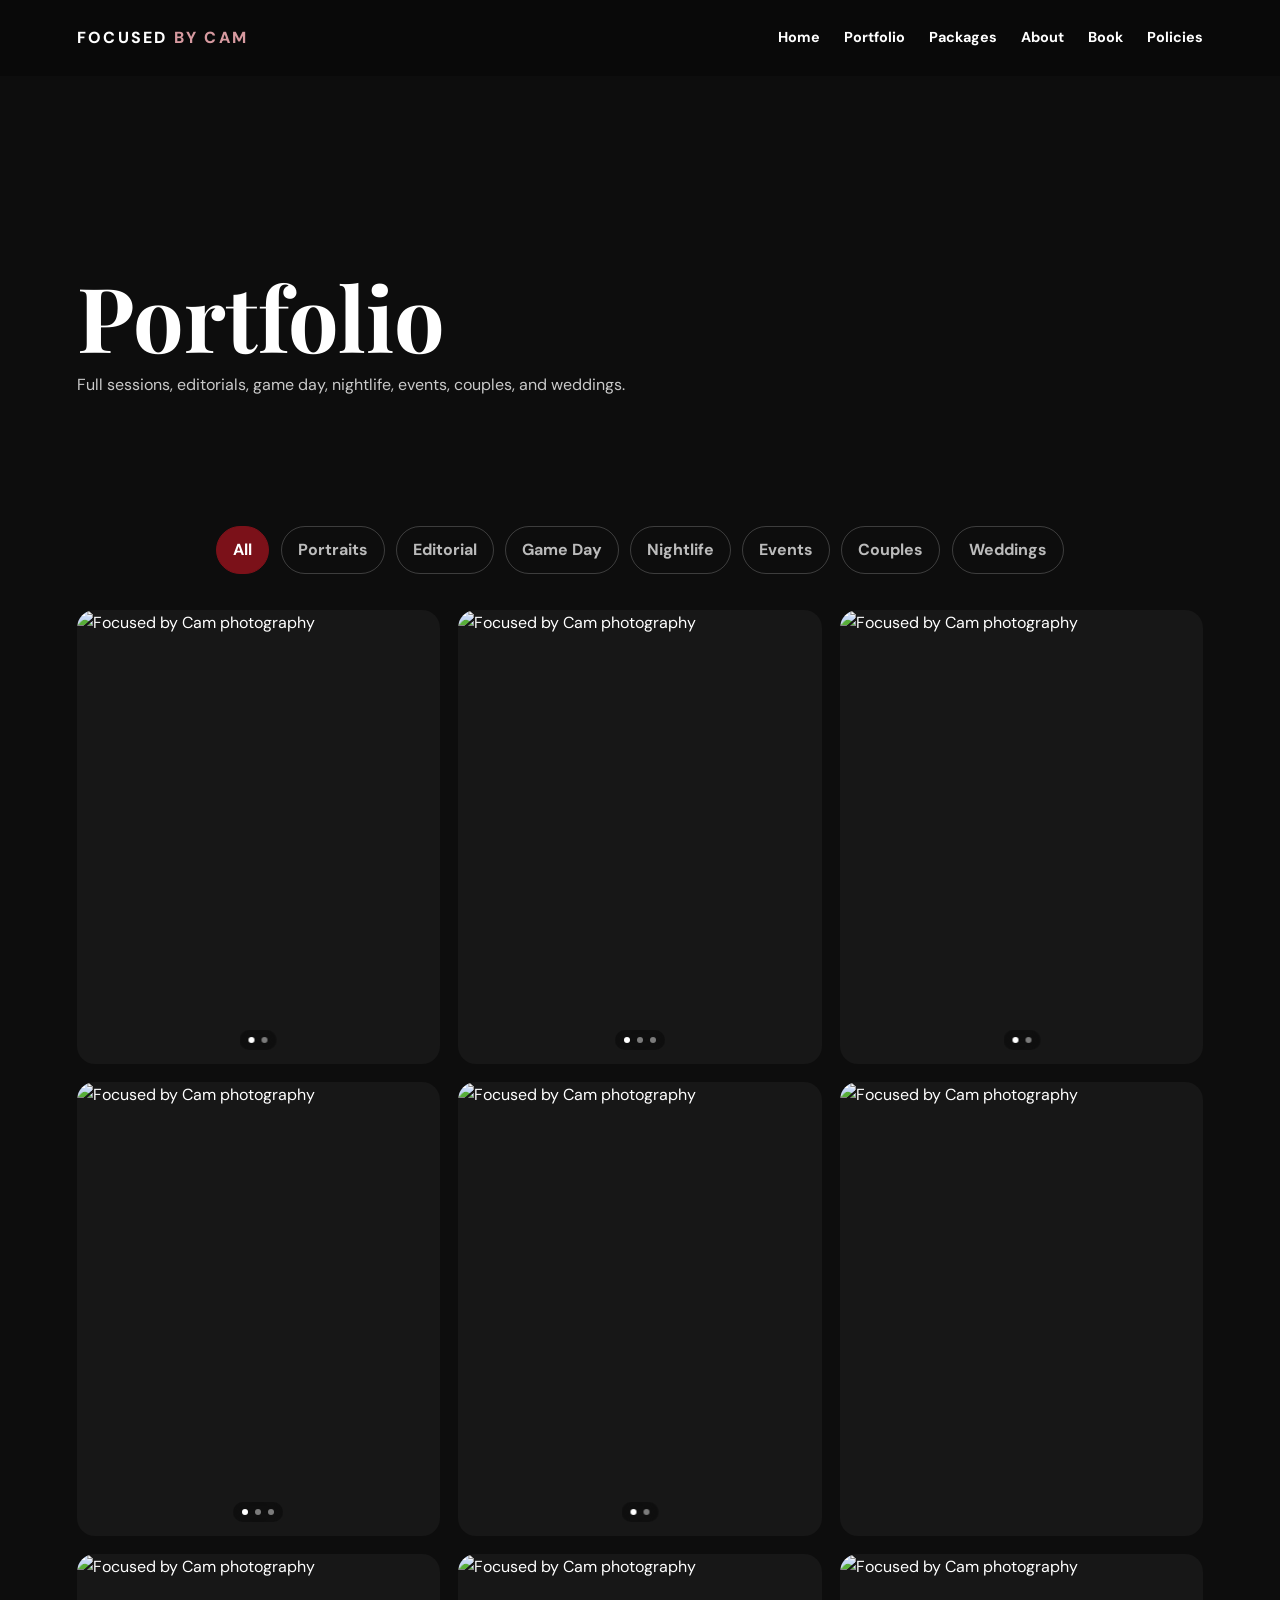
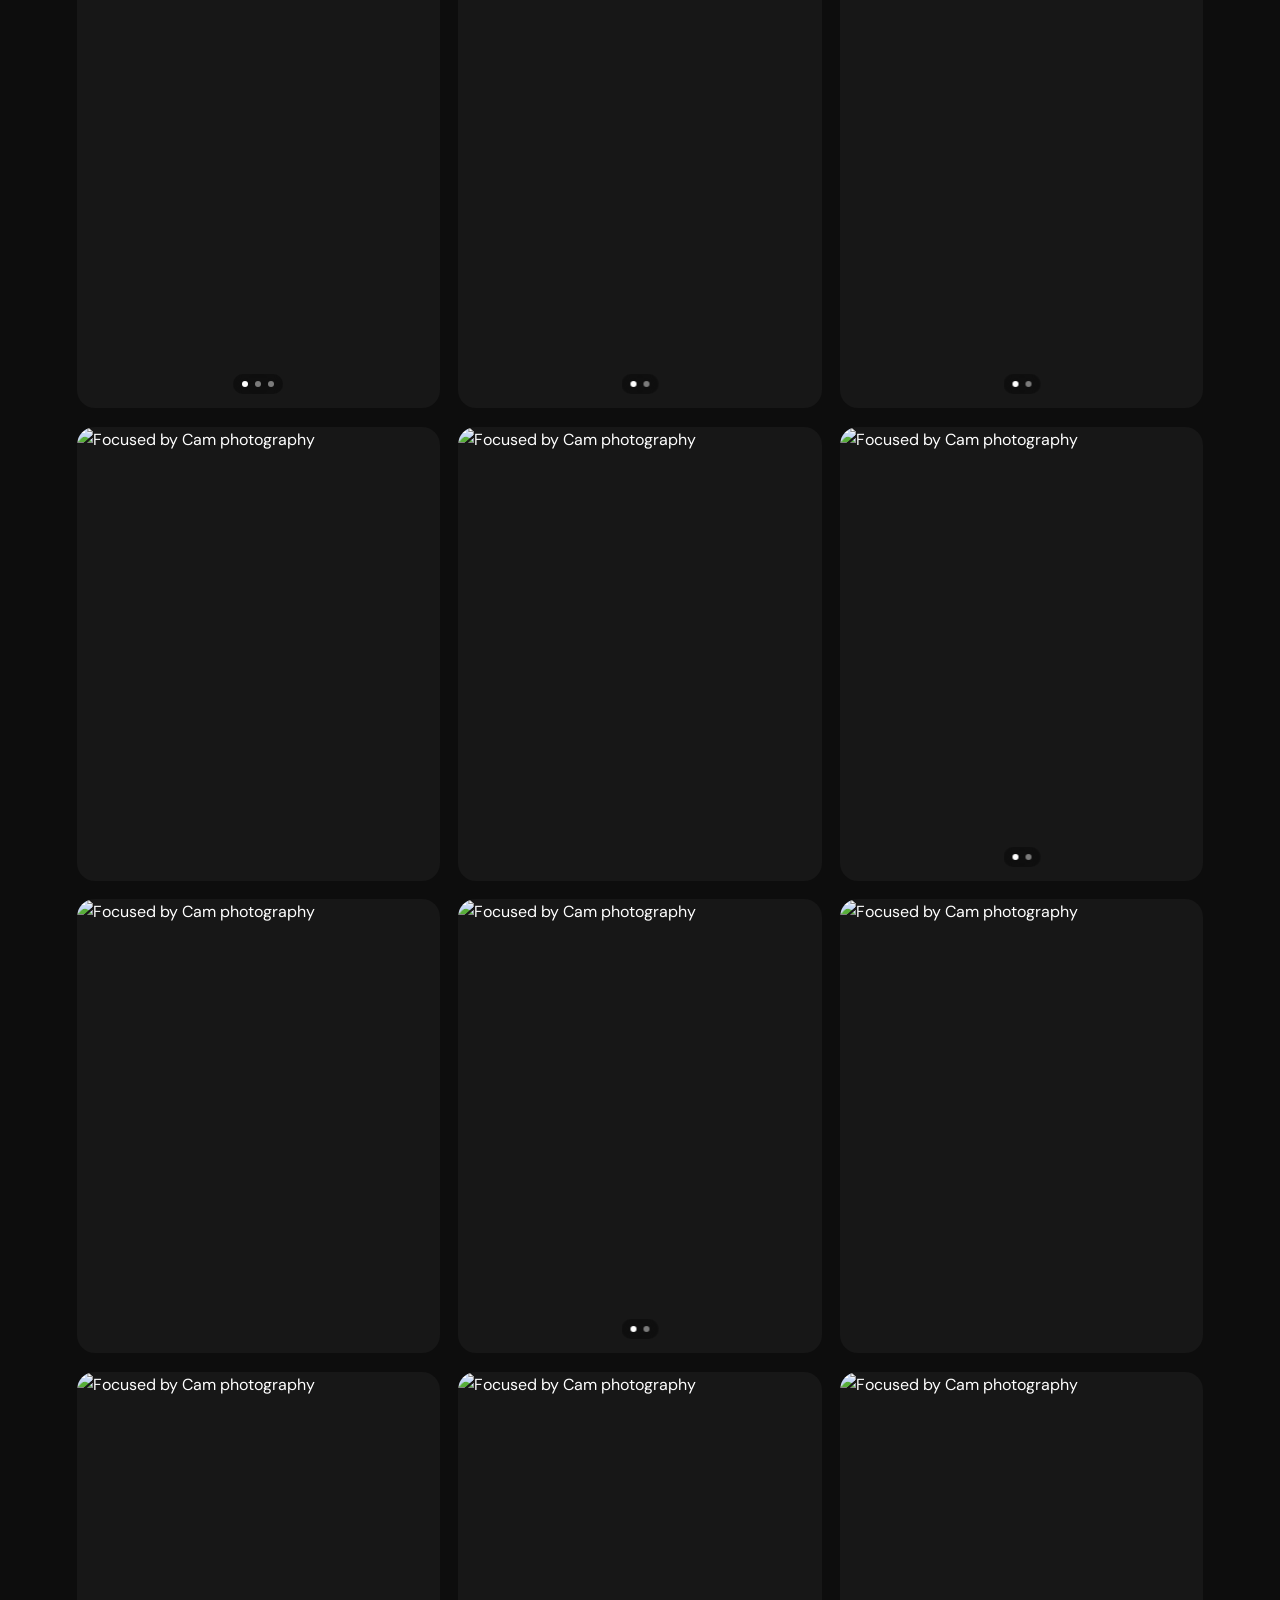
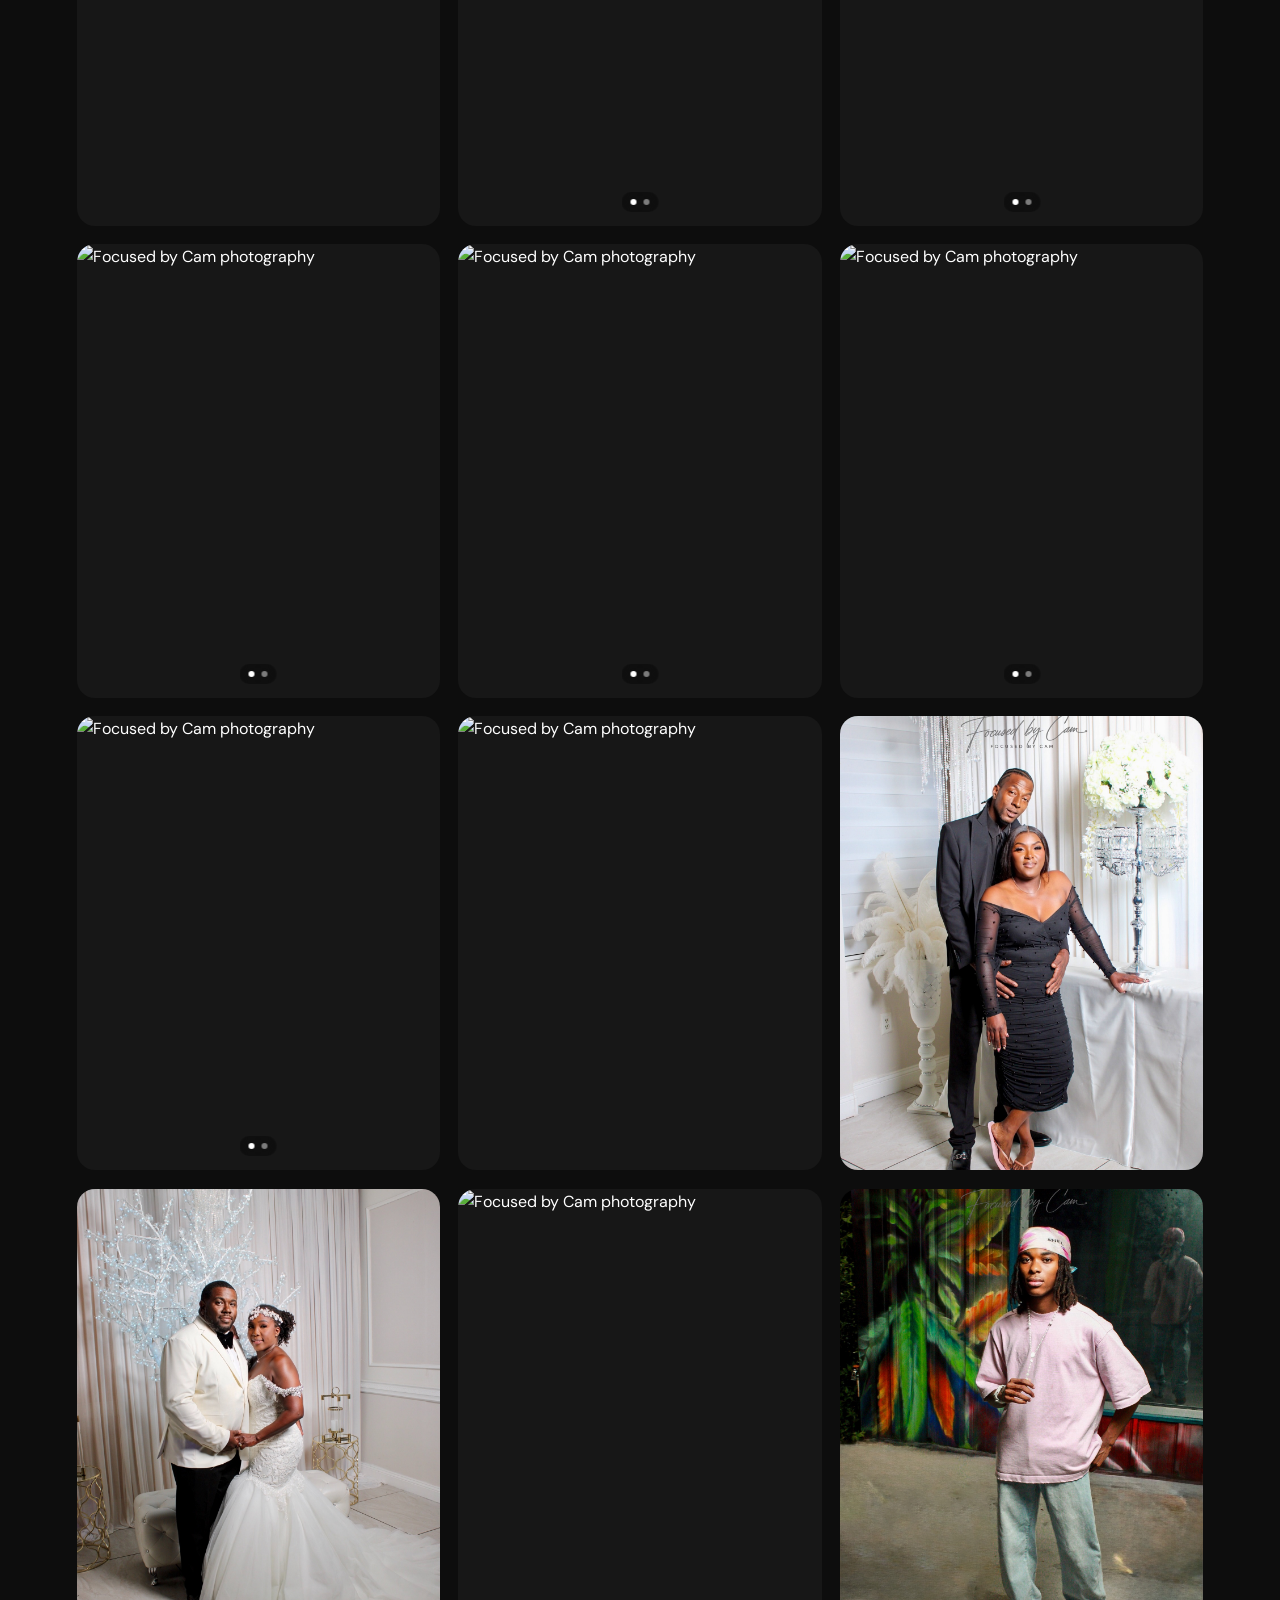
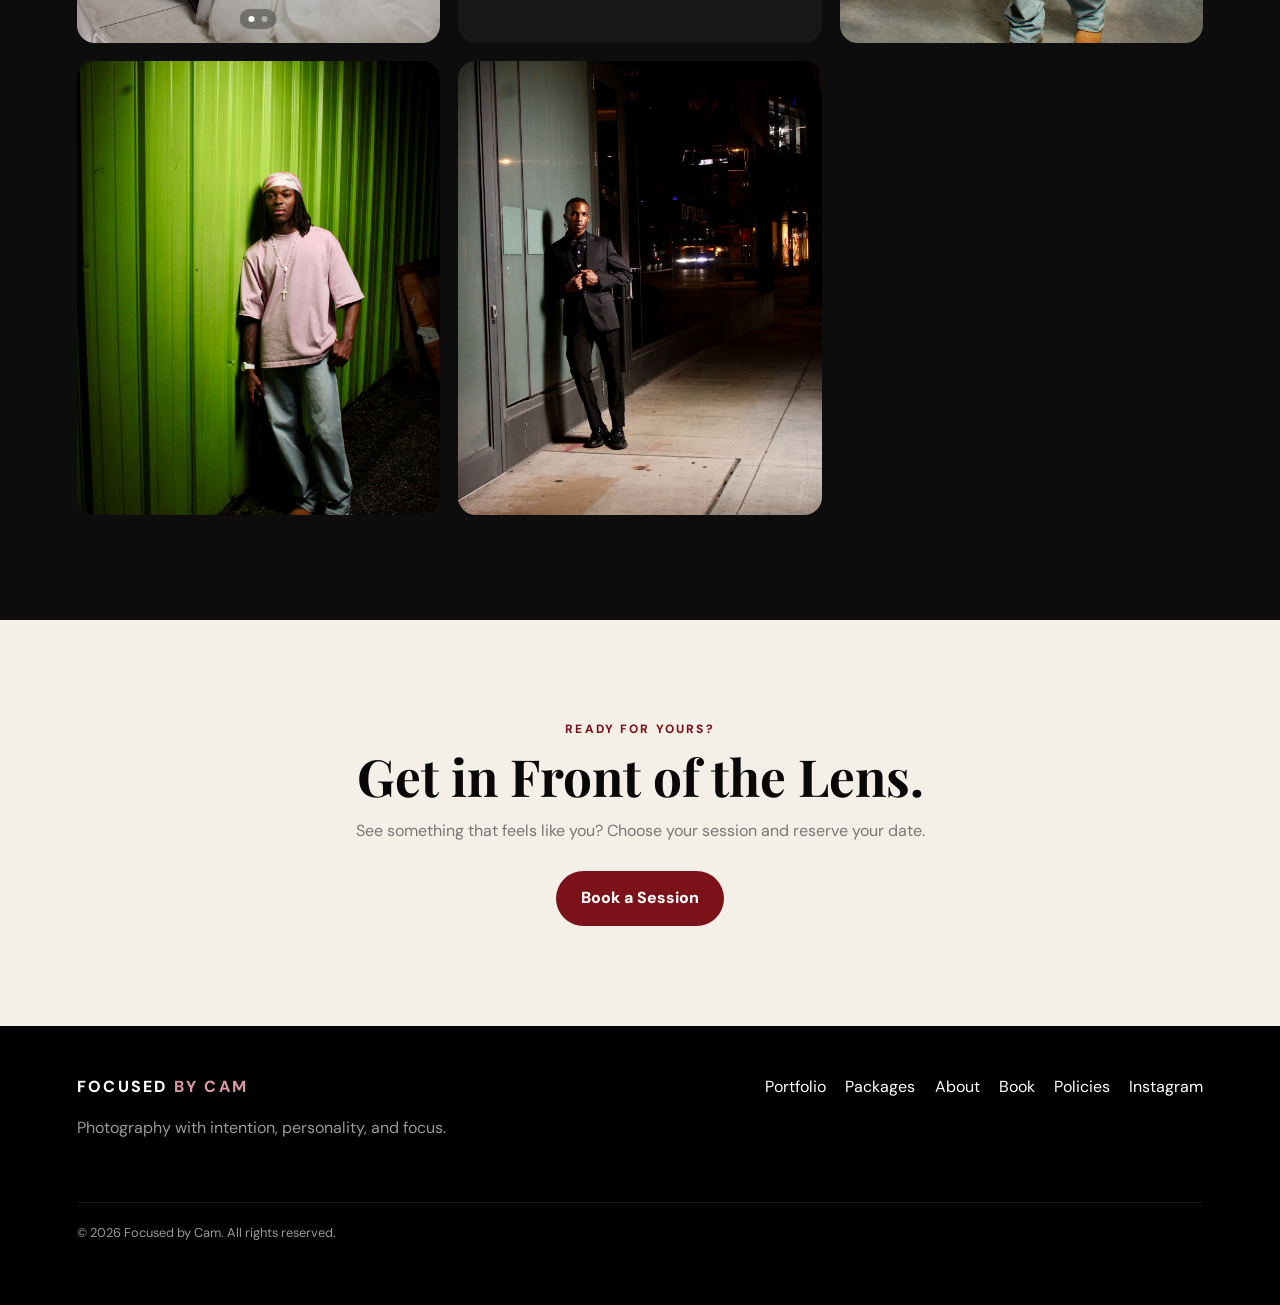
==== portfolio.html @ 3615e3ee "Add files via upload" ====
<!DOCTYPE html>

<html lang="en">
<head>
<meta charset="utf-8"/>
<meta content="width=device-width, initial-scale=1.0" name="viewport"/>
<meta content="Explore the full Focused by Cam photography portfolio: portraits, editorials, game day, nightlife, events, couples, and weddings." name="description"/>
<title>Portfolio | Focused by Cam</title>
<link href="https://fonts.googleapis.com" rel="preconnect"/>
<link crossorigin="" href="https://fonts.gstatic.com" rel="preconnect"/>
<link href="https://fonts.googleapis.com/css2?family=DM+Sans:wght@400;500;600;700;800&amp;family=Playfair+Display:wght@600;700&amp;display=swap" rel="stylesheet"/>
<link href="style.css" rel="stylesheet"/>
</head>
<body>
<div aria-hidden="true" class="loader" id="loader"><div><b>FOCUSED</b><span>BY CAM</span></div></div>
<header class="header scrolled" id="header">
<a class="logo" href="index.html#home">FOCUSED <span>BY CAM</span></a>
<button aria-expanded="false" aria-label="Open navigation" class="menu" id="menuButton" type="button">☰</button>
<nav id="navMenu">
<a href="index.html#home">Home</a>
<a href="portfolio.html">Portfolio</a>
<a href="index.html#packages">Packages</a>
<a href="index.html#about">About</a>
<a href="index.html#booking">Book</a>
<a href="index.html#policies">Policies</a>
</nav>
</header>
<main>
<section class="portfolio-hero">
<div class="reveal"><h1>Portfolio</h1><p>Full sessions, editorials, game day, nightlife, events, couples, and weddings.</p></div>
</section>
<section class="section dark portfolio-page" id="portfolio">

<div aria-label="Portfolio filters" class="filters reveal">
<button class="filter active" data-filter="all" type="button">All</button>
<button class="filter" data-filter="portrait" type="button">Portraits</button>
<button class="filter" data-filter="editorial" type="button">Editorial</button>
<button class="filter" data-filter="gameday" type="button">Game Day</button>
<button class="filter" data-filter="nightlife" type="button">Nightlife</button>
<button class="filter" data-filter="events" type="button">Events</button>
<button class="filter" data-filter="couples" type="button">Couples</button>
<button class="filter" data-filter="wedding" type="button">Weddings</button>
</div>
<div class="shoot-grid portfolio-shoot-grid"><figure class="shoot-card reveal" data-caption="Beauty portrait series" data-category="portrait">
<div class="shoot-frame"><img alt="Focused by Cam photography" class="shoot-slide active" loading="lazy" src="images/IMG_4623.jpeg"/><img alt="Focused by Cam photography" class="shoot-slide" loading="lazy" src="images/IMG_4632.jpeg"/></div>
<div class="shoot-dots"><button aria-label="View photo 1" class="shoot-dot active" type="button"></button><button aria-label="View photo 2" class="shoot-dot" type="button"></button></div>
</figure><figure class="shoot-card reveal" data-caption="Black denim library series" data-category="portrait editorial">
<div class="shoot-frame"><img alt="Focused by Cam photography" class="shoot-slide active" loading="lazy" src="images/IMG_3564.jpeg"/><img alt="Focused by Cam photography" class="shoot-slide" loading="lazy" src="images/IMG_3577.jpeg"/><img alt="Focused by Cam photography" class="shoot-slide" loading="lazy" src="images/IMG_3583.jpeg"/></div>
<div class="shoot-dots"><button aria-label="View photo 1" class="shoot-dot active" type="button"></button><button aria-label="View photo 2" class="shoot-dot" type="button"></button><button aria-label="View photo 3" class="shoot-dot" type="button"></button></div>
</figure><figure class="shoot-card reveal" data-caption="Fashion portrait series" data-category="portrait editorial">
<div class="shoot-frame"><img alt="Focused by Cam photography" class="shoot-slide active" loading="lazy" src="images/IMG_3982.jpeg"/><img alt="Focused by Cam photography" class="shoot-slide" loading="lazy" src="images/8DD0E6ED-A5C0-4916-BFD2-F580A428AB6F.jpeg"/></div>
<div class="shoot-dots"><button aria-label="View photo 1" class="shoot-dot active" type="button"></button><button aria-label="View photo 2" class="shoot-dot" type="button"></button></div>
</figure><figure class="shoot-card reveal" data-caption="Campus portrait series" data-category="portrait">
<div class="shoot-frame"><img alt="Focused by Cam photography" class="shoot-slide active" loading="lazy" src="images/IMG_3704.jpeg"/><img alt="Focused by Cam photography" class="shoot-slide" loading="lazy" src="images/IMG_3717.jpeg"/><img alt="Focused by Cam photography" class="shoot-slide" loading="lazy" src="images/IMG_3724.jpeg"/></div>
<div class="shoot-dots"><button aria-label="View photo 1" class="shoot-dot active" type="button"></button><button aria-label="View photo 2" class="shoot-dot" type="button"></button><button aria-label="View photo 3" class="shoot-dot" type="button"></button></div>
</figure><figure class="shoot-card reveal" data-caption="Streetwear steps series" data-category="portrait editorial">
<div class="shoot-frame"><img alt="Focused by Cam photography" class="shoot-slide active" loading="lazy" src="images/IMG_3775.jpeg"/><img alt="Focused by Cam photography" class="shoot-slide" loading="lazy" src="images/IMG_3787.jpeg"/></div>
<div class="shoot-dots"><button aria-label="View photo 1" class="shoot-dot active" type="button"></button><button aria-label="View photo 2" class="shoot-dot" type="button"></button></div>
</figure><figure class="shoot-card reveal" data-caption="Night portrait" data-category="portrait nightlife">
<div class="shoot-frame"><img alt="Focused by Cam photography" class="shoot-slide active" loading="lazy" src="images/IMG_9957.jpeg"/></div>
</figure><figure class="shoot-card reveal" data-caption="Library editorial series" data-category="editorial portrait">
<div class="shoot-frame"><img alt="Focused by Cam photography" class="shoot-slide active" loading="lazy" src="images/IMG_3236(1).jpeg"/><img alt="Focused by Cam photography" class="shoot-slide" loading="lazy" src="images/IMG_3224.jpeg"/><img alt="Focused by Cam photography" class="shoot-slide" loading="lazy" src="images/IMG_3249.jpeg"/></div>
<div class="shoot-dots"><button aria-label="View photo 1" class="shoot-dot active" type="button"></button><button aria-label="View photo 2" class="shoot-dot" type="button"></button><button aria-label="View photo 3" class="shoot-dot" type="button"></button></div>
</figure><figure class="shoot-card reveal" data-caption="Car door editorial series" data-category="editorial nightlife">
<div class="shoot-frame"><img alt="Focused by Cam photography" class="shoot-slide active" loading="lazy" src="images/IMG_4480(2).jpeg"/><img alt="Focused by Cam photography" class="shoot-slide" loading="lazy" src="images/IMG_4250(1)(1).jpeg"/></div>
<div class="shoot-dots"><button aria-label="View photo 1" class="shoot-dot active" type="button"></button><button aria-label="View photo 2" class="shoot-dot" type="button"></button></div>
</figure><figure class="shoot-card reveal" data-caption="Streetwear car series" data-category="editorial nightlife">
<div class="shoot-frame"><img alt="Focused by Cam photography" class="shoot-slide active" loading="lazy" src="images/IMG_4310.jpeg"/><img alt="Focused by Cam photography" class="shoot-slide" loading="lazy" src="images/IMG_4456.jpeg"/></div>
<div class="shoot-dots"><button aria-label="View photo 1" class="shoot-dot active" type="button"></button><button aria-label="View photo 2" class="shoot-dot" type="button"></button></div>
</figure><figure class="shoot-card reveal" data-caption="Creative concept" data-category="editorial">
<div class="shoot-frame"><img alt="Focused by Cam photography" class="shoot-slide active" loading="lazy" src="images/508AEF99-B3B1-4E7D-A851-EC84FF9228E7.jpeg"/></div>
</figure><figure class="shoot-card reveal" data-caption="Fashion duo" data-category="editorial">
<div class="shoot-frame"><img alt="Focused by Cam photography" class="shoot-slide active" loading="lazy" src="images/IMG_3782.jpeg"/></div>
</figure><figure class="shoot-card reveal" data-caption="Game day football series" data-category="gameday portrait editorial">
<div class="shoot-frame"><img alt="Focused by Cam photography" class="shoot-slide active" loading="lazy" src="images/IMG_4898.jpeg"/><img alt="Focused by Cam photography" class="shoot-slide" loading="lazy" src="images/IMG_4896.jpeg"/></div>
<div class="shoot-dots"><button aria-label="View photo 1" class="shoot-dot active" type="button"></button><button aria-label="View photo 2" class="shoot-dot" type="button"></button></div>
</figure><figure class="shoot-card reveal" data-caption="Campus game day" data-category="gameday">
<div class="shoot-frame"><img alt="Focused by Cam photography" class="shoot-slide active" loading="lazy" src="images/IMG_4819.jpeg"/></div>
</figure><figure class="shoot-card reveal" data-caption="FAMU game day portraits" data-category="gameday portrait">
<div class="shoot-frame"><img alt="Focused by Cam photography" class="shoot-slide active" loading="lazy" src="images/IMG_4634.jpeg"/><img alt="Focused by Cam photography" class="shoot-slide" loading="lazy" src="images/IMG_4651.jpeg"/></div>
<div class="shoot-dots"><button aria-label="View photo 1" class="shoot-dot active" type="button"></button><button aria-label="View photo 2" class="shoot-dot" type="button"></button></div>
</figure><figure class="shoot-card reveal" data-caption="Game day friends" data-category="gameday events">
<div class="shoot-frame"><img alt="Focused by Cam photography" class="shoot-slide active" loading="lazy" src="images/IMG_0507(1).jpeg"/></div>
</figure><figure class="shoot-card reveal" data-caption="Nightlife duo" data-category="nightlife events">
<div class="shoot-frame"><img alt="Focused by Cam photography" class="shoot-slide active" loading="lazy" src="images/IMG_2844.jpeg"/></div>
</figure><figure class="shoot-card reveal" data-caption="Alo after dark series" data-category="nightlife portrait">
<div class="shoot-frame"><img alt="Focused by Cam photography" class="shoot-slide active" loading="lazy" src="images/IMG_2838.jpeg"/><img alt="Focused by Cam photography" class="shoot-slide" loading="lazy" src="images/IMG_9390.jpeg"/></div>
<div class="shoot-dots"><button aria-label="View photo 1" class="shoot-dot active" type="button"></button><button aria-label="View photo 2" class="shoot-dot" type="button"></button></div>
</figure><figure class="shoot-card reveal" data-caption="After dark portrait series" data-category="nightlife portrait">
<div class="shoot-frame"><img alt="Focused by Cam photography" class="shoot-slide active" loading="lazy" src="images/IMG_9962.jpeg"/><img alt="Focused by Cam photography" class="shoot-slide" loading="lazy" src="images/IMG_9960.jpeg"/></div>
<div class="shoot-dots"><button aria-label="View photo 1" class="shoot-dot active" type="button"></button><button aria-label="View photo 2" class="shoot-dot" type="button"></button></div>
</figure><figure class="shoot-card reveal" data-caption="Nightlife event series" data-category="nightlife events">
<div class="shoot-frame"><img alt="Focused by Cam photography" class="shoot-slide active" loading="lazy" src="images/IMG_9912.jpeg"/><img alt="Focused by Cam photography" class="shoot-slide" loading="lazy" src="images/IMG_9891.jpeg"/></div>
<div class="shoot-dots"><button aria-label="View photo 1" class="shoot-dot active" type="button"></button><button aria-label="View photo 2" class="shoot-dot" type="button"></button></div>
</figure><figure class="shoot-card reveal" data-caption="Event coverage series" data-category="nightlife events">
<div class="shoot-frame"><img alt="Focused by Cam photography" class="shoot-slide active" loading="lazy" src="images/IMG_9999.jpeg"/><img alt="Focused by Cam photography" class="shoot-slide" loading="lazy" src="images/IMG_9972.jpeg"/></div>
<div class="shoot-dots"><button aria-label="View photo 1" class="shoot-dot active" type="button"></button><button aria-label="View photo 2" class="shoot-dot" type="button"></button></div>
</figure><figure class="shoot-card reveal" data-caption="Nightlife street series" data-category="nightlife events">
<div class="shoot-frame"><img alt="Focused by Cam photography" class="shoot-slide active" loading="lazy" src="images/IMG_4534(1).jpeg"/><img alt="Focused by Cam photography" class="shoot-slide" loading="lazy" src="images/IMG_4445(1).jpeg"/></div>
<div class="shoot-dots"><button aria-label="View photo 1" class="shoot-dot active" type="button"></button><button aria-label="View photo 2" class="shoot-dot" type="button"></button></div>
</figure><figure class="shoot-card reveal" data-caption="Night portrait series" data-category="nightlife portrait">
<div class="shoot-frame"><img alt="Focused by Cam photography" class="shoot-slide active" loading="lazy" src="images/IMG_9943(1).jpeg"/><img alt="Focused by Cam photography" class="shoot-slide" loading="lazy" src="images/IMG_4997.jpeg"/></div>
<div class="shoot-dots"><button aria-label="View photo 1" class="shoot-dot active" type="button"></button><button aria-label="View photo 2" class="shoot-dot" type="button"></button></div>
</figure><figure class="shoot-card reveal" data-caption="Couples lifestyle" data-category="couples portrait">
<div class="shoot-frame"><img alt="Focused by Cam photography" class="shoot-slide active" loading="lazy" src="images/IMG_3791.jpeg"/></div>
</figure><figure class="shoot-card reveal" data-caption="Couples portrait" data-category="couples portrait">
<div class="shoot-frame"><img alt="Focused by Cam photography" class="shoot-slide active" loading="lazy" src="images/couple-black.jpg"/></div>
</figure><figure class="shoot-card reveal" data-caption="Wedding series" data-category="wedding couples">
<div class="shoot-frame"><img alt="Focused by Cam photography" class="shoot-slide active" loading="lazy" src="images/wedding-portrait.jpg"/><img alt="Focused by Cam photography" class="shoot-slide" loading="lazy" src="images/wedding-kiss.jpg"/></div>
<div class="shoot-dots"><button aria-label="View photo 1" class="shoot-dot active" type="button"></button><button aria-label="View photo 2" class="shoot-dot" type="button"></button></div>
</figure><figure class="shoot-card reveal" data-caption="Event portrait" data-category="events gameday">
<div class="shoot-frame"><img alt="Focused by Cam photography" class="shoot-slide active" loading="lazy" src="images/IMG_0074.jpeg"/></div>
</figure><figure class="shoot-card reveal" data-caption="Mural portrait" data-category="portrait editorial">
<div class="shoot-frame"><img alt="Focused by Cam photography" class="shoot-slide active" loading="lazy" src="images/pink-mural.jpg"/></div>
</figure><figure class="shoot-card reveal" data-caption="Creative portrait" data-category="portrait editorial">
<div class="shoot-frame"><img alt="Focused by Cam photography" class="shoot-slide active" loading="lazy" src="images/green-wall.jpg"/></div>
</figure><figure class="shoot-card reveal" data-caption="Night editorial" data-category="portrait editorial nightlife">
<div class="shoot-frame"><img alt="Focused by Cam photography" class="shoot-slide active" loading="lazy" src="images/hero-black-suit.jpg"/></div>
</figure></div>
</section>
<section class="portfolio-book">
<div class="reveal">
<p class="eyebrow">Ready for Yours?</p>
<h2>Get in Front of the Lens.</h2>
<p>See something that feels like you? Choose your session and reserve your date.</p>
<a class="btn accent" href="index.html#booking">Book a Session</a>
</div>
</section>
</main>
<footer>
<div><a class="logo" href="index.html#home">FOCUSED <span>BY CAM</span></a><p>Photography with intention, personality, and focus.</p></div>
<div class="footer-links">
<a href="portfolio.html">Portfolio</a><a href="index.html#packages">Packages</a><a href="index.html#about">About</a>
<a href="index.html#booking">Book</a><a href="index.html#policies">Policies</a>
<a href="https://www.instagram.com/focusedbycam/" rel="noopener" target="_blank">Instagram</a>
</div>
<p class="copy">© <span id="currentYear"></span> Focused by Cam. All rights reserved.</p>
</footer>
<div aria-hidden="true" class="lightbox" id="lightbox">
<button aria-label="Close image" id="lightboxClose" type="button">×</button>
<button aria-label="Previous image" class="prev" id="lightboxPrev" type="button">‹</button>
<img alt="" id="lightboxImage" src=""/>
<button aria-label="Next image" class="next" id="lightboxNext" type="button">›</button>
<p id="lightboxCaption"></p>
</div>
<script src="script.js"></script>
</body>
</html>
---- style.css ----
:root{
  --black:#080808;
  --charcoal:#161616;
  --cream:#f4efe7;
  --white:#fff;
  --burgundy:#7b1119;
  --burgundy-dark:#500a0f;
  --muted:#777;
  --border:#ddd3c8;
  --shadow:0 20px 55px rgba(0,0,0,.16)
}

*{box-sizing:border-box}
html{scroll-behavior:smooth}

body{
  margin:0;
  background:var(--cream);
  color:var(--black);
  font-family:"DM Sans",sans-serif;
  line-height:1.6
}

body.menu-open,
body.lightbox-open{overflow:hidden}

a{text-decoration:none;color:inherit}
img{display:block;width:100%}

button,
input,
select,
textarea{font:inherit}

button{cursor:pointer}

/* LOADER */
.loader{
  position:fixed;
  inset:0;
  z-index:5000;
  display:grid;
  place-items:center;
  background:#080808;
  color:#fff;
  transition:.5s
}

.loader.hidden{
  opacity:0;
  visibility:hidden
}

.loader div{
  text-align:center;
  letter-spacing:.25em
}

.loader b{
  display:block;
  font:700 clamp(2.7rem,8vw,6rem)/1 "Playfair Display",serif
}

.loader span{
  color:#d79aa0;
  font-size:.75rem
}

/* HEADER */
.header{
  position:fixed;
  inset:0 0 auto;
  z-index:1000;
  min-height:76px;
  padding:0 6%;
  display:flex;
  align-items:center;
  justify-content:space-between;
  color:#fff;
  background:rgba(8,8,8,.48);
  backdrop-filter:blur(15px);
  transition:.3s
}

.header.scrolled{
  background:rgba(8,8,8,.95);
  box-shadow:0 10px 30px rgba(0,0,0,.2)
}

.logo{
  font-weight:800;
  letter-spacing:.14em
}

.logo span{color:#d79aa0}

nav{
  display:flex;
  gap:1.5rem
}

nav a{
  font-size:.9rem;
  font-weight:700
}

.menu{
  display:none;
  background:none;
  border:0;
  color:#fff;
  font-size:1.7rem
}

/* HERO */
.hero{
  min-height:100vh;
  padding:150px 7% 90px;
  display:flex;
  align-items:center;
  color:#fff;
  background:
    linear-gradient(
      90deg,
      rgba(0,0,0,.95),
      rgba(0,0,0,.48),
      rgba(0,0,0,.12)
    ),
    url("images/hero-black-suit.jpg") 42% center/cover no-repeat
}

.hero-copy{max-width:780px}

.eyebrow{
  margin:0 0 .65rem;
  color:var(--burgundy);
  font-size:.75rem;
  font-weight:800;
  letter-spacing:.18em;
  text-transform:uppercase
}

.hero .eyebrow{color:#e3a1a7}

h1,h2,h3{
  font-family:"Playfair Display",serif
}

h1{
  margin:0;
  font-size:clamp(4rem,11vw,9rem);
  line-height:.94
}

.hero-copy>p:not(.eyebrow){
  max-width:620px;
  color:rgba(255,255,255,.82)
}

.actions{
  display:flex;
  gap:1rem;
  flex-wrap:wrap
}

.btn{
  min-height:50px;
  padding:.85rem 1.5rem;
  border-radius:999px;
  border:1px solid transparent;
  display:inline-flex;
  align-items:center;
  justify-content:center;
  font-weight:800;
  transition:.2s
}

.btn:hover{transform:translateY(-2px)}
.primary,.accent{background:var(--burgundy);color:#fff}
.outline{border-color:rgba(255,255,255,.7);color:#fff}
.outline:hover{background:#fff;color:#000}
.darkbtn{background:#000;color:#fff;width:100%}

/* GENERAL */
.section{padding:105px 6%}

.heading{
  max-width:760px;
  margin:0 auto 3.5rem;
  text-align:center
}

.heading h2{
  margin:0 0 1rem;
  font-size:clamp(2.7rem,6vw,5rem);
  line-height:1
}

.heading>p:last-child{color:var(--muted)}

/* STRIP */
.strip{
  padding:45px 6%;
  display:grid;
  grid-template-columns:repeat(3,1fr);
  background:#101010;
  color:#fff;
  text-align:center
}

.strip div{
  padding:1rem;
  border-right:1px solid rgba(255,255,255,.12)
}

.strip div:last-child{border:0}

.strip strong{
  display:block;
  color:#d79aa0;
  font:600 1.6rem "Playfair Display"
}

.strip span{
  color:rgba(255,255,255,.6);
  font-size:.9rem
}

/* PORTFOLIO */
.dark{
  background:#0d0d0d;
  color:#fff
}

.dark .heading>p:last-child{
  color:rgba(255,255,255,.62)
}

.filters{
  display:flex;
  justify-content:center;
  gap:.7rem;
  flex-wrap:wrap;
  margin-bottom:2rem
}

.filter{
  padding:.65rem 1rem;
  border:1px solid rgba(255,255,255,.2);
  border-radius:999px;
  background:transparent;
  color:rgba(255,255,255,.72);
  font-weight:700
}

.filter.active,
.filter:hover{
  background:var(--burgundy);
  color:#fff;
  border-color:var(--burgundy)
}

.gallery{
  max-width:1300px;
  margin:auto;
  display:grid;
  grid-template-columns:repeat(3,1fr);
  gap:1rem
}

.gallery-item{
  position:relative;
  height:520px;
  margin:0;
  overflow:hidden;
  border-radius:18px;
  background:#222;
  cursor:pointer
}

.gallery-item.hidden{display:none}

.gallery-item img{
  height:100%;
  object-fit:cover;
  transition:.5s
}

.gallery-item:hover img{
  transform:scale(1.045);
  filter:brightness(.72)
}

figcaption{
  position:absolute;
  inset:auto 0 0;
  padding:3rem 1.2rem 1.2rem;
  background:linear-gradient(to top,rgba(0,0,0,.85),transparent);
  opacity:0;
  transition:.25s
}

figure:hover figcaption{opacity:1}

figcaption b{
  display:block;
  font:600 1.35rem "Playfair Display"
}

figcaption span{
  color:rgba(255,255,255,.7);
  font-size:.82rem
}

/* PACKAGES */
.packages{
  max-width:1400px;
  margin:auto;
  display:grid;
  grid-template-columns:repeat(4,1fr);
  gap:1.1rem
}

.package{
  position:relative;
  overflow:hidden;
  display:flex;
  flex-direction:column;
  background:#fff;
  border:1px solid var(--border);
  border-radius:22px
}

.package.featured{
  background:var(--charcoal);
  color:#fff;
  transform:translateY(-14px);
  box-shadow:var(--shadow)
}
.package{
  min-height:620px;
}

.pkg-body{
  padding:2.2rem;
}
.pkg-body{
  padding:1.8rem;
  display:flex;
  flex:1;
  flex-direction:column
}

.pkg-body small{
  color:var(--burgundy);
  font-weight:800;
  letter-spacing:.12em;
  text-transform:uppercase
}

.pkg-body h3{
  margin:.2rem 0;
  font-size:2.4rem
}

.price{
  font-size:3rem;
  font-weight:800;
  margin:.6rem 0
}

.pkg-body ul{
  list-style:none;
  padding:0;
  margin:0 0 2rem;
  flex:1
}

.pkg-body li{
  padding:.6rem 0;
  border-bottom:1px solid #eee7df;
  color:#444
}

.featured li{
  color:rgba(255,255,255,.82);
  border-color:rgba(255,255,255,.1)
}

.badge{
  position:absolute;
  z-index:2;
  right:1rem;
  top:0;
  background:var(--burgundy);
  padding:.45rem .8rem;
  border-radius:0 0 12px 12px;
  font-size:.7rem;
  font-weight:800
}

/* ABOUT */
.about{
  display:grid;
  grid-template-columns:.9fr 1fr;
  gap:4rem;
  align-items:center;
  background:#111;
  color:#fff
}

.about img{
  height:680px;
  object-fit:cover;
  border-radius:22px
}

.about h2{
  font-size:clamp(2.8rem,6vw,5rem);
  line-height:1;
  margin:0 0 1rem
}

.about p{color:rgba(255,255,255,.7)}

/* NEW SQUARE BOOKING SECTION */
.booking,
.booking-section{
  background:#fff
}

.square-booking-layout{
  max-width:1180px;
  margin:0 auto;
  display:grid;
  grid-template-columns:minmax(0,1.5fr) minmax(300px,.75fr);
  gap:2rem;
  align-items:stretch
}

.square-booking-card{
  padding:clamp(2rem,5vw,4rem);
  color:var(--white);
  background:
    linear-gradient(
      135deg,
      rgba(123,17,25,.28),
      transparent 48%
    ),
    var(--charcoal);
  border:1px solid rgba(255,255,255,.08);
  border-radius:22px;
  box-shadow:var(--shadow)
}

.square-booking-card h3{
  max-width:680px;
  margin:0 0 1.2rem;
  font-size:clamp(2.7rem,6vw,5rem);
  line-height:1
}

.square-booking-text{
  max-width:720px;
  margin:0 0 2.2rem;
  color:rgba(255,255,255,.7);
  font-size:1rem
}

.booking-benefits{
  margin-bottom:2.2rem;
  display:grid;
  grid-template-columns:repeat(2,minmax(0,1fr));
  gap:1rem
}

.booking-benefit{
  min-height:130px;
  padding:1.2rem;
  display:flex;
  gap:1rem;
  background:rgba(255,255,255,.055);
  border:1px solid rgba(255,255,255,.09);
  border-radius:16px
}

.booking-benefit>span{
  flex-shrink:0;
  color:#d79aa0;
  font-size:.78rem;
  font-weight:800;
  letter-spacing:.12em
}

.booking-benefit strong{
  display:block;
  margin-bottom:.2rem;
  color:#fff
}

.booking-benefit p{
  margin:0;
  color:rgba(255,255,255,.6);
  font-size:.85rem
}

.square-booking-button{
  width:100%;
  min-height:58px;
  font-size:1rem
}

.secure-booking-note{
  margin:.8rem 0 0;
  color:rgba(255,255,255,.5);
  font-size:.78rem;
  text-align:center
}

.sidebar,
.booking-sidebar{
  position:sticky;
  top:96px;
  height:fit-content;
  padding:2rem;
  color:#fff;
  background:#000;
  border-radius:22px
}

.sidebar h3,
.booking-sidebar h3{
  margin:0 0 1rem;
  font-size:2.15rem;
  line-height:1.15
}

.booking-detail-list{
  margin:0;
  padding:0;
  list-style:none
}

.booking-detail-list li{
  position:relative;
  margin:0;
  padding:.85rem 0 .85rem 1.6rem;
  color:rgba(255,255,255,.76);
  border-bottom:1px solid rgba(255,255,255,.1);
  font-size:.9rem
}

.booking-detail-list li::before{
  content:"✓";
  position:absolute;
  top:.85rem;
  left:0;
  color:#d79aa0;
  font-weight:800
}

.notice,
.same-day-notice{
  margin-top:1.4rem;
  padding:1rem;
  background:rgba(123,17,25,.35);
  border:1px solid rgba(255,255,255,.08);
  border-radius:14px
}

.notice strong,
.same-day-notice strong{
  color:#fff
}

.notice p,
.same-day-notice p{
  margin:.35rem 0 0;
  color:rgba(255,255,255,.72);
  font-size:.9rem
}

/* POLICIES */
.policies{background:#eae2d7}

.policy-grid{
  max-width:1200px;
  margin:auto;
  display:grid;
  grid-template-columns:repeat(3,1fr);
  gap:1rem
}

.policy-grid article{
  padding:1.7rem;
  background:rgba(255,255,255,.8);
  border:1px solid var(--border);
  border-radius:18px
}

.policy-grid h3{margin:0 0 .7rem}

.policy-grid p{
  margin:0;
  color:#4d4d4d;
  font-size:.9rem
}

/* FOOTER */
footer{
  padding:3rem 6%;
  display:grid;
  grid-template-columns:1fr auto;
  gap:2rem;
  background:#000;
  color:#fff
}

footer p{color:rgba(255,255,255,.6)}

.footer-links{
  display:flex;
  gap:1.2rem;
  flex-wrap:wrap
}

.copy{
  grid-column:1/-1;
  padding-top:1.3rem;
  border-top:1px solid rgba(255,255,255,.1);
  font-size:.8rem
}

/* LIGHTBOX */
.lightbox{
  position:fixed;
  inset:0;
  z-index:3000;
  display:none;
  align-items:center;
  justify-content:center;
  background:rgba(0,0,0,.96)
}

.lightbox.open{display:flex}

.lightbox img{
  width:auto;
  max-width:88vw;
  max-height:88vh
}

.lightbox button{
  position:absolute;
  width:46px;
  height:46px;
  border-radius:50%;
  border:1px solid rgba(255,255,255,.2);
  background:rgba(255,255,255,.1);
  color:#fff;
  font-size:1.7rem
}

.lightbox #lightboxClose{
  top:22px;
  right:22px
}

.lightbox .prev{left:22px}
.lightbox .next{right:22px}

.lightbox p{
  position:absolute;
  bottom:10px;
  color:rgba(255,255,255,.75)
}

/* REVEAL */
.reveal{
  opacity:0;
  transform:translateY(25px);
  transition:.7s
}

.reveal.visible{
  opacity:1;
  transform:none
}

/* RESPONSIVE */
@media(max-width:1100px){
  .packages{
    grid-template-columns:repeat(2,1fr)
  }

  .package.featured{
    transform:none
  }

  .policy-grid{
    grid-template-columns:repeat(2,1fr)
  }
}

@media(max-width:820px){
  .menu{
    display:block
  }

  nav{
    position:fixed;
    top:76px;
    left:0;
    right:0;
    padding:2rem 6%;
    display:none;
    flex-direction:column;
    background:#000
  }

  nav.open{
    display:flex
  }

  .strip,
  .about,
  .square-booking-layout{
    grid-template-columns:1fr
  }

  .booking-benefits{
    grid-template-columns:1fr
  }

  .gallery{
    grid-template-columns:repeat(2,1fr)
  }

  .gallery-item{
    height:460px
  }

  .sidebar,
  .booking-sidebar{
    position:static
  }
}

@media(max-width:620px){
  .hero{
    background-position:45% center
  }

  .actions,
  .actions .btn{
    width:100%
  }

  .section{
    padding:82px 5%
  }

  .packages,
  .gallery,
  .policy-grid{
    grid-template-columns:1fr
  }

  .gallery-item{
    height:520px
  }

  .about img{
    height:520px
  }

  .square-booking-card,
  .sidebar,
  .booking-sidebar{
    padding:1.4rem
  }

  .square-booking-card h3{
    font-size:2.7rem
  }

  .booking-benefit{
    min-height:auto
  }

  footer{
    grid-template-columns:1fr
  }

  .copy{
    grid-column:1
  }

  .footer-links{
    flex-direction:column;
    gap:.6rem
  }
}

/* 2026 PORTFOLIO UPDATE */
.home-showcase .gallery{
  grid-template-columns:repeat(4,minmax(0,1fr));
}
.home-showcase .gallery-item{
  height:460px;
}
.home-showcase .gallery-item:nth-child(1),
.home-showcase .gallery-item:nth-child(6),
.home-showcase .gallery-item:nth-child(7),
.home-showcase .gallery-item:nth-child(12){
  grid-row:span 2;
  height:936px;
}
.portfolio-cta{
  max-width:1300px;
  margin:2.2rem auto 0;
  display:flex;
  justify-content:center;
}
.portfolio-hero{
  min-height:62vh;
  padding:160px 7% 80px;
  display:flex;
  align-items:flex-end;
  color:#fff;
  background:
    linear-gradient(90deg,rgba(0,0,0,.92),rgba(0,0,0,.38)),
    url("images/IMG_4480(2).jpeg") center 42%/cover no-repeat;
}
.portfolio-hero>div{max-width:860px}
.portfolio-hero h1{
  margin:0;
  font-size:clamp(4.5rem,12vw,9rem);
  line-height:.9
}
.portfolio-hero p:not(.eyebrow){
  max-width:640px;
  color:rgba(255,255,255,.78)
}
.portfolio-page{
  padding-top:90px;
}
.portfolio-gallery{
  grid-template-columns:repeat(4,minmax(0,1fr));
}
.portfolio-gallery .gallery-item{
  height:480px;
}
.portfolio-gallery .gallery-item:nth-child(7n+1),
.portfolio-gallery .gallery-item:nth-child(7n+4){
  height:620px;
}
.portfolio-book{
  padding:100px 6%;
  text-align:center;
  background:var(--cream);
}
.portfolio-book>div{
  max-width:760px;
  margin:auto;
}
.portfolio-book h2{
  margin:.2rem 0 1rem;
  font-size:clamp(3rem,7vw,6rem);
  line-height:.95;
}
.portfolio-book p:not(.eyebrow){
  color:var(--muted);
  margin-bottom:1.7rem;
}
@media(max-width:1100px){
  .home-showcase .gallery,
  .portfolio-gallery{grid-template-columns:repeat(3,minmax(0,1fr))}
  .home-showcase .gallery-item:nth-child(1),
  .home-showcase .gallery-item:nth-child(6),
  .home-showcase .gallery-item:nth-child(7),
  .home-showcase .gallery-item:nth-child(12){grid-row:auto;height:520px}
}
@media(max-width:820px){
  .home-showcase .gallery,
  .portfolio-gallery{grid-template-columns:repeat(2,minmax(0,1fr))}
  .home-showcase .gallery-item,
  .portfolio-gallery .gallery-item,
  .portfolio-gallery .gallery-item:nth-child(7n+1),
  .portfolio-gallery .gallery-item:nth-child(7n+4){height:460px}
  .portfolio-hero{min-height:55vh;padding-top:135px}
}
@media(max-width:560px){
  .home-showcase .gallery,
  .portfolio-gallery{grid-template-columns:1fr}
  .home-showcase .gallery-item,
  .portfolio-gallery .gallery-item,
  .home-showcase .gallery-item:nth-child(1),
  .home-showcase .gallery-item:nth-child(6),
  .home-showcase .gallery-item:nth-child(7),
  .home-showcase .gallery-item:nth-child(12),
  .portfolio-gallery .gallery-item:nth-child(7n+1),
  .portfolio-gallery .gallery-item:nth-child(7n+4){height:560px}
}

/* CLEANER PORTFOLIO / SHOOT CAROUSELS */
.home-showcase .heading{
  max-width:680px;
  margin-bottom:2rem;
}
.home-showcase .heading h2,
.portfolio-book h2{
  font-size:clamp(2.25rem,4vw,3.6rem);
}
.home-showcase .heading p{
  margin:.75rem 0 0;
}

.portfolio-hero{
  min-height:52vh;
  padding:150px 6% 70px;
  display:flex;
  align-items:end;
  background:#0d0d0d;
  color:#fff;
}
.portfolio-hero>div{max-width:760px}
.portfolio-hero h1{
  margin:0 0 .75rem;
  font-size:clamp(3.4rem,7vw,6rem);
  line-height:1;
}
.portfolio-hero p{
  max-width:620px;
  margin:0;
  color:rgba(255,255,255,.66);
}
.portfolio-page{
  padding-top:58px;
}
.portfolio-page .filters{
  margin-bottom:2.2rem;
}

.shoot-grid{
  max-width:1320px;
  margin:0 auto;
  display:grid;
  grid-template-columns:repeat(3,minmax(0,1fr));
  gap:1.15rem;
}
.home-shoot-grid{
  grid-template-columns:repeat(2,minmax(0,1fr));
  max-width:1180px;
}
.shoot-card{
  position:relative;
  margin:0;
  min-width:0;
  overflow:hidden;
  border-radius:18px;
  background:#171717;
  cursor:pointer;
}
.shoot-card.hidden{display:none}
.shoot-frame{
  position:relative;
  aspect-ratio:4/5;
  overflow:hidden;
}
.home-shoot-grid .shoot-frame{
  aspect-ratio:4/5;
}
.shoot-slide{
  position:absolute;
  inset:0;
  width:100%;
  height:100%;
  object-fit:cover;
  opacity:0;
  transform:scale(1.015);
  transition:opacity .7s ease, transform 1.2s ease;
}
.shoot-slide.active{
  opacity:1;
  transform:scale(1);
}
.shoot-dots{
  position:absolute;
  z-index:3;
  left:50%;
  bottom:14px;
  transform:translateX(-50%);
  display:flex;
  gap:7px;
  padding:7px 9px;
  border-radius:999px;
  background:rgba(0,0,0,.32);
  backdrop-filter:blur(8px);
}
.shoot-dot{
  width:6px;
  height:6px;
  padding:0;
  border:0;
  border-radius:50%;
  background:rgba(255,255,255,.45);
}
.shoot-dot.active{background:#fff}
.shoot-card:hover .shoot-slide.active{transform:scale(1.025)}

/* Remove visible per-photo titles. The photography is the label. */
.shoot-card figcaption{display:none}

/* Keep typography intentional and consistent */
.heading h2,
.about h2,
.square-booking-card h3,
.portfolio-book h2{
  line-height:1.02;
}

@media(max-width:900px){
  .shoot-grid{grid-template-columns:repeat(2,minmax(0,1fr))}
  .home-shoot-grid{grid-template-columns:repeat(2,minmax(0,1fr))}
}
@media(max-width:620px){
  .shoot-grid,
  .home-shoot-grid{grid-template-columns:1fr}
  .portfolio-hero{min-height:42vh;padding-top:125px}
}
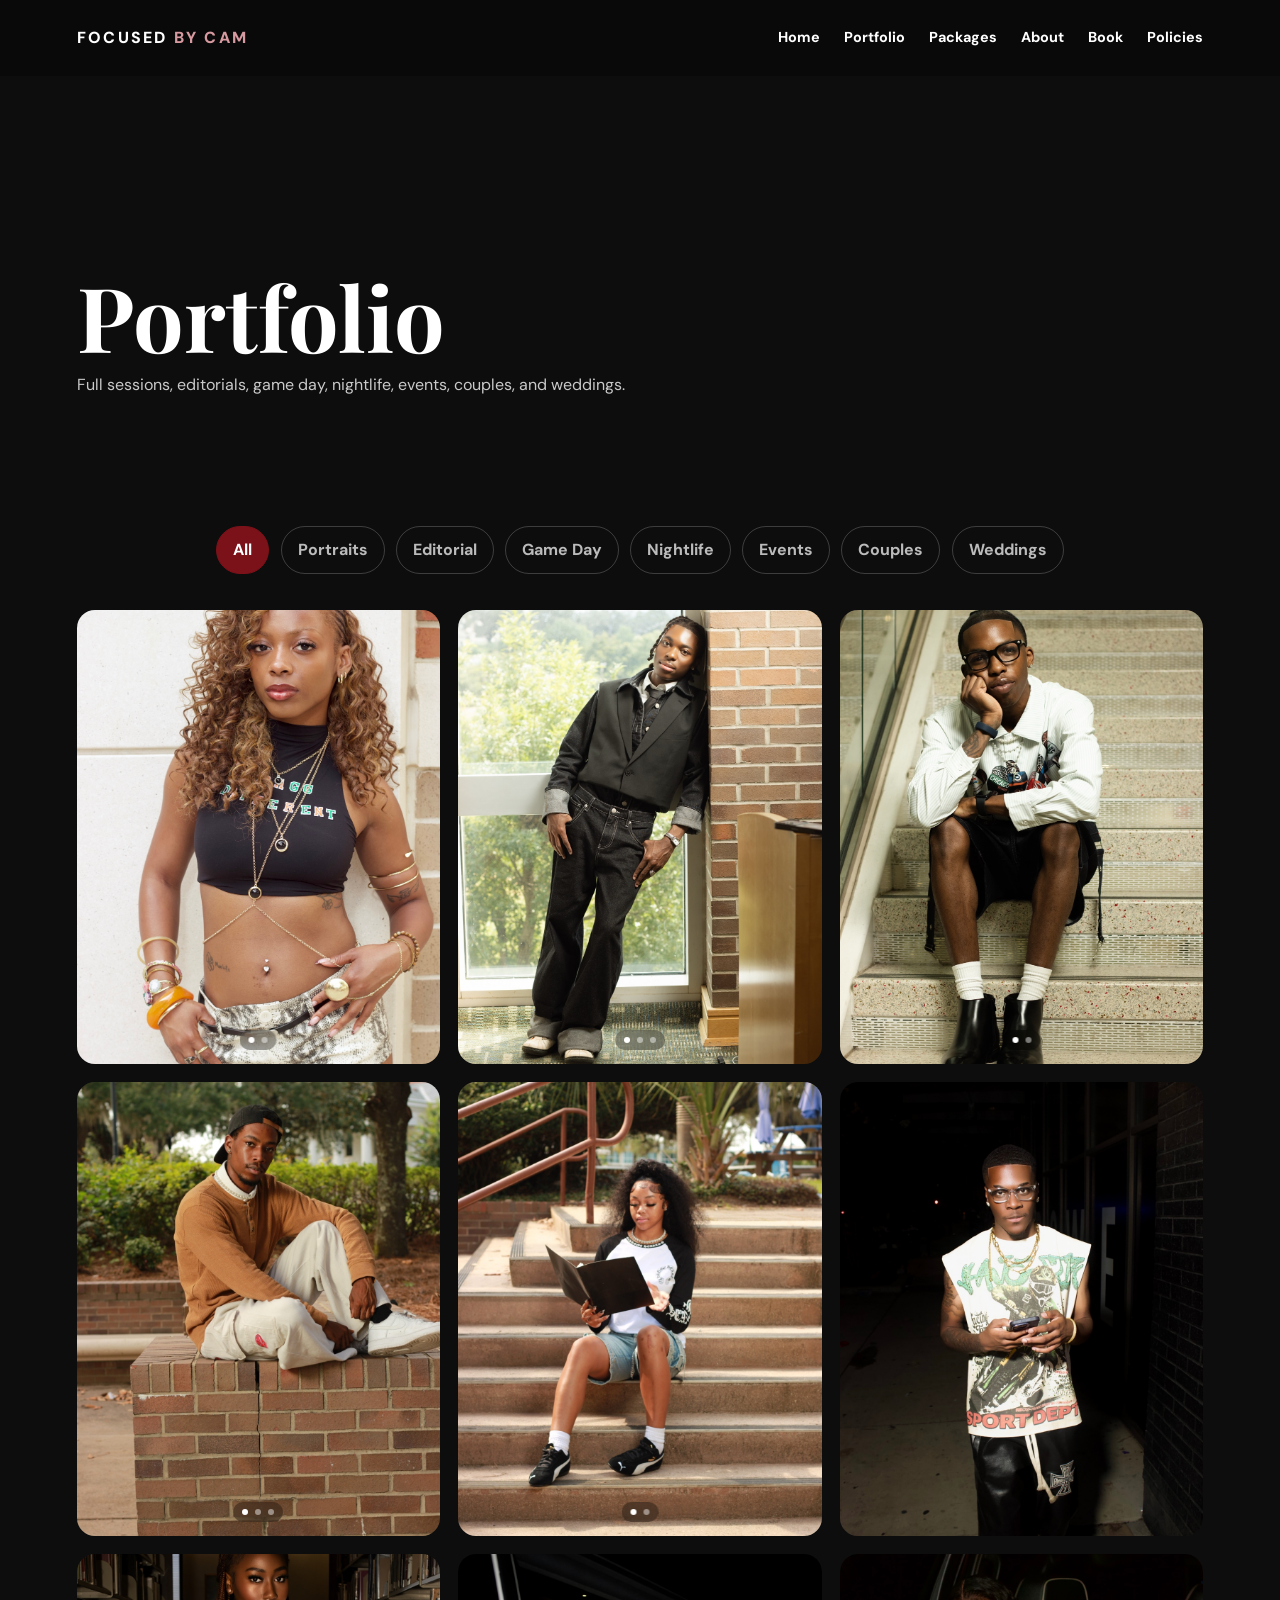
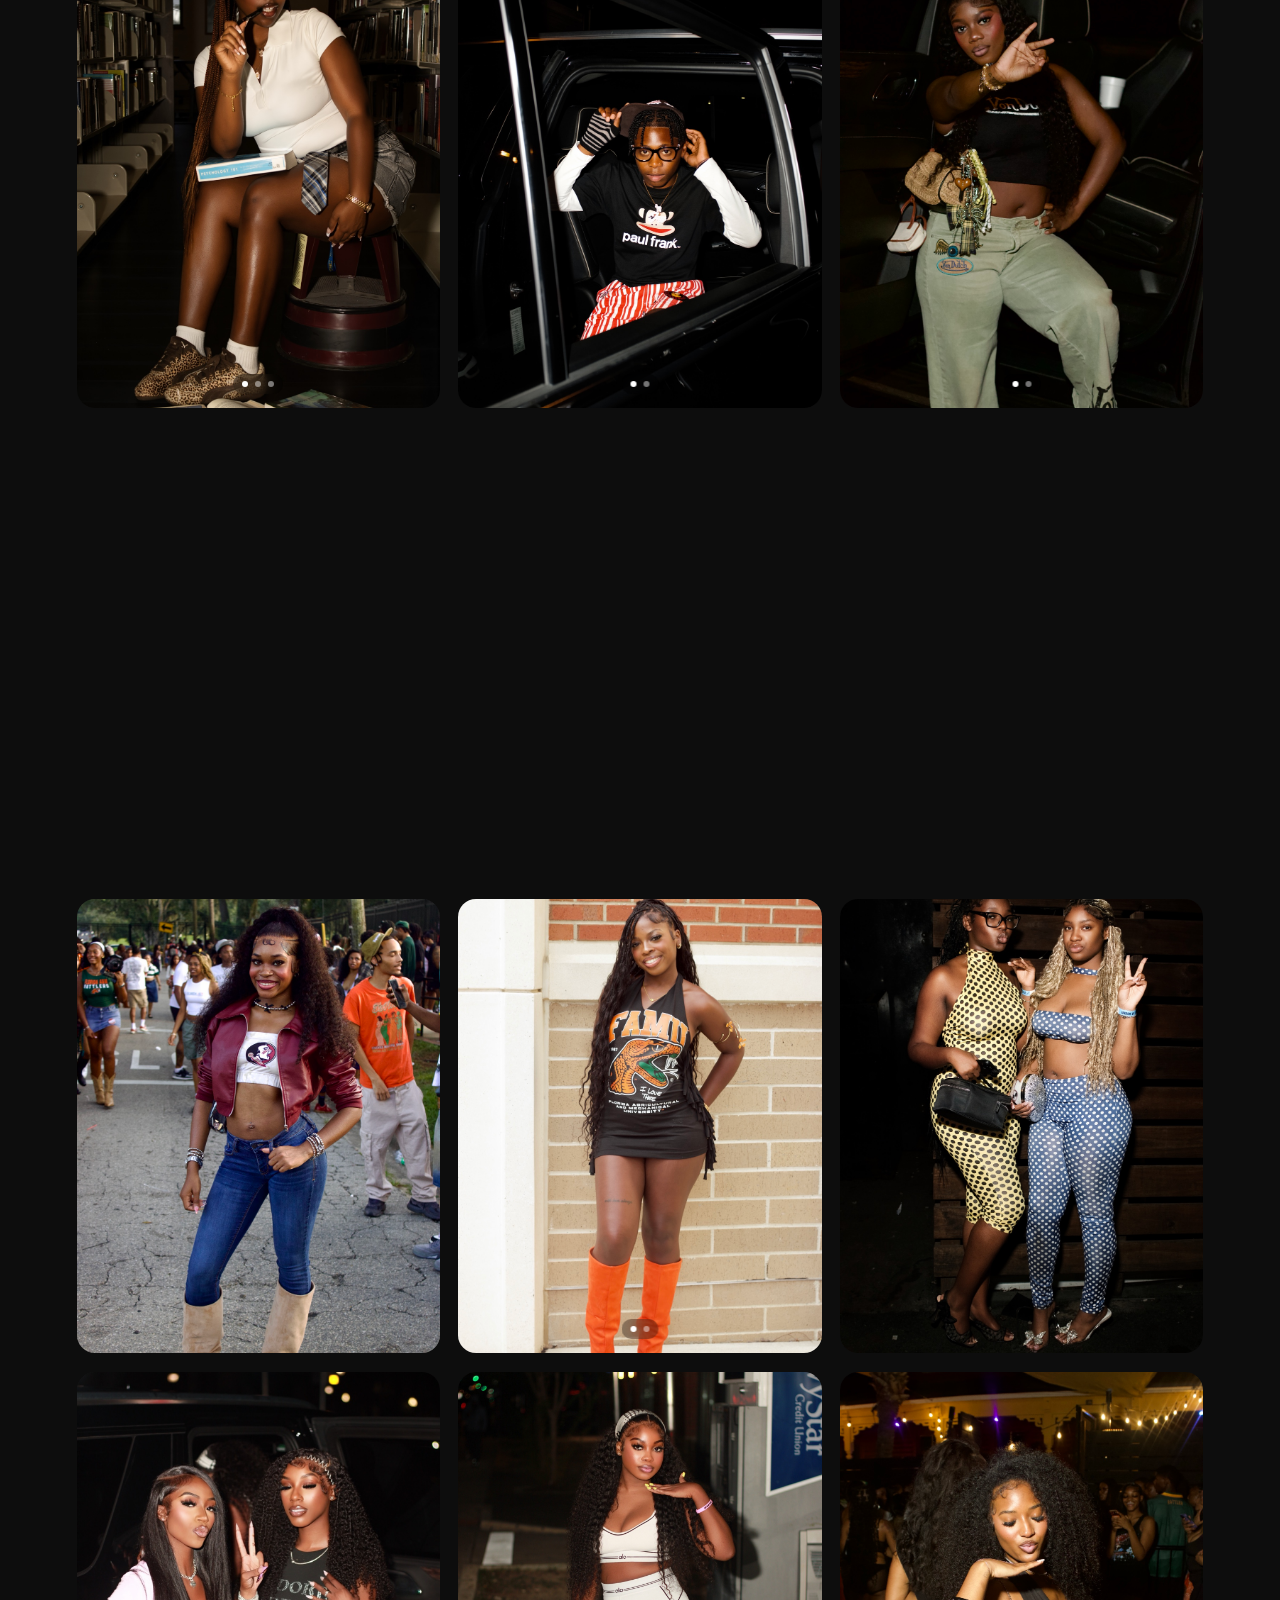
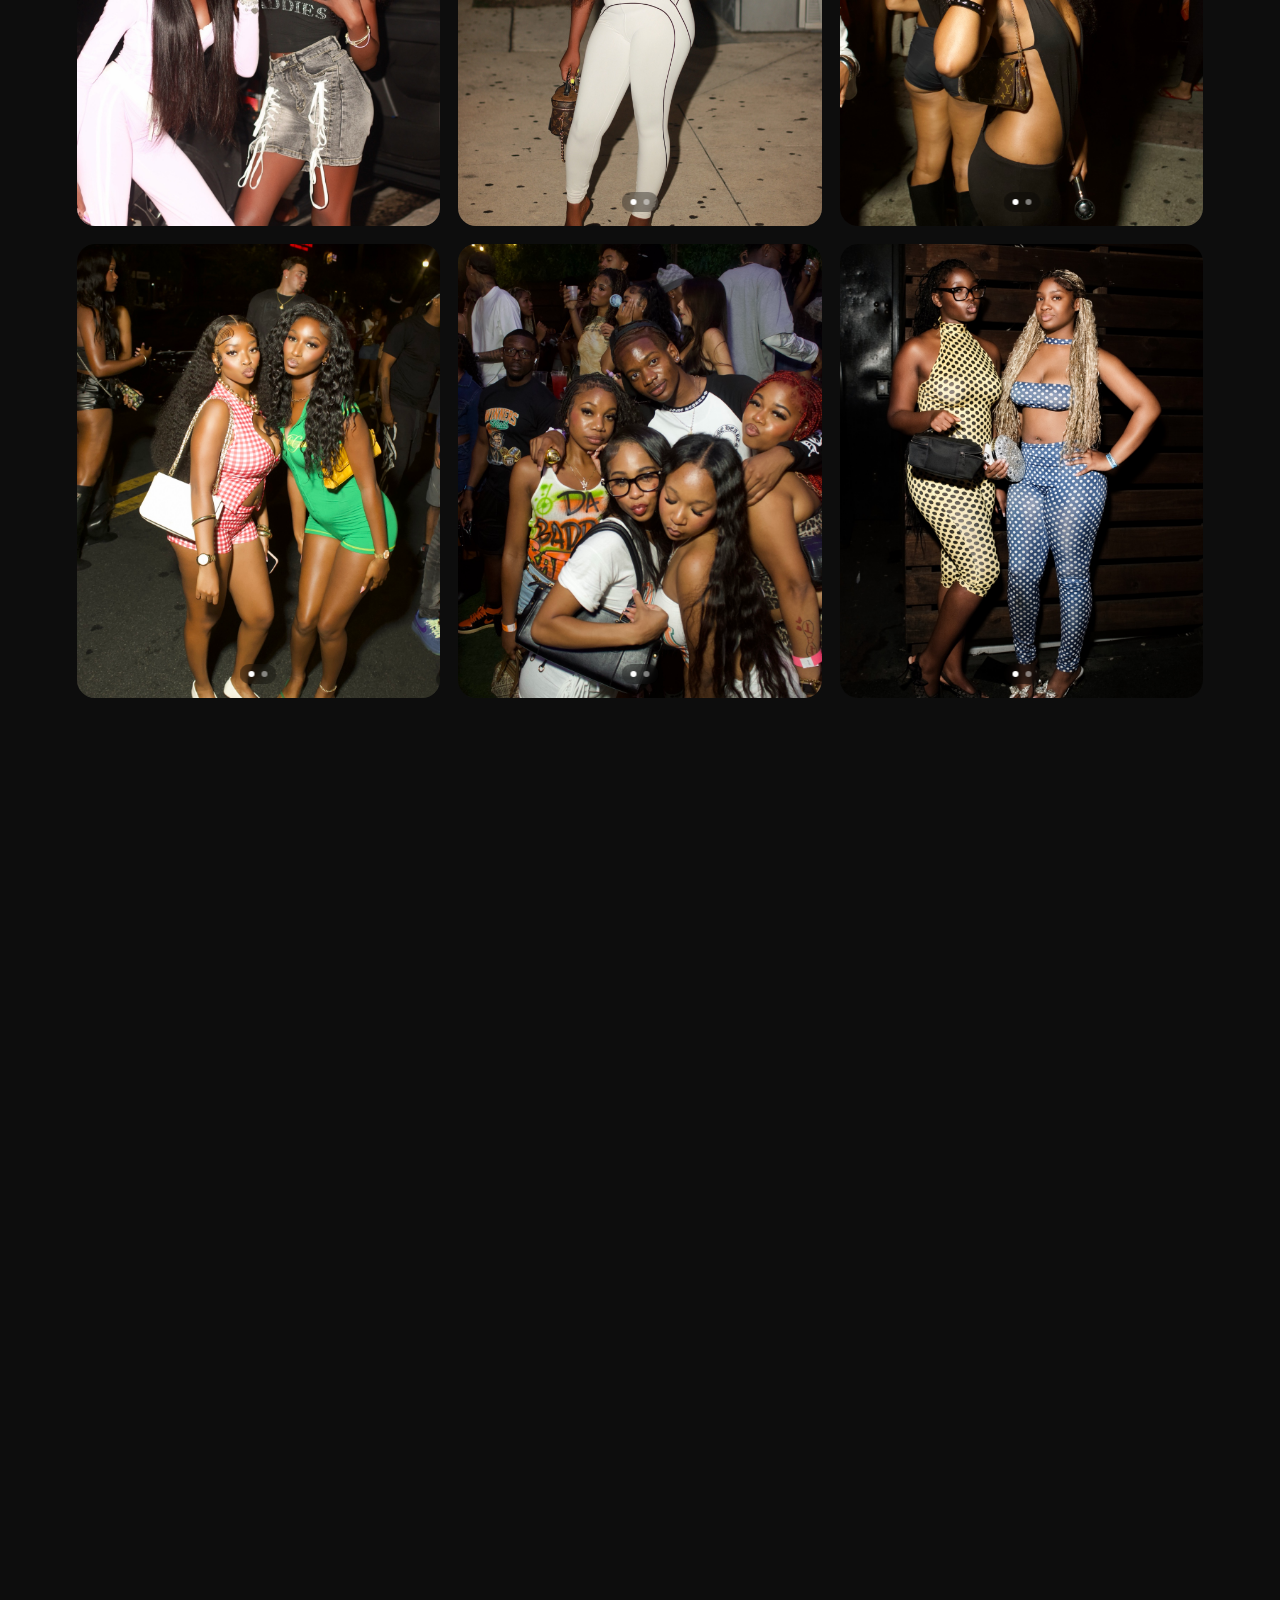
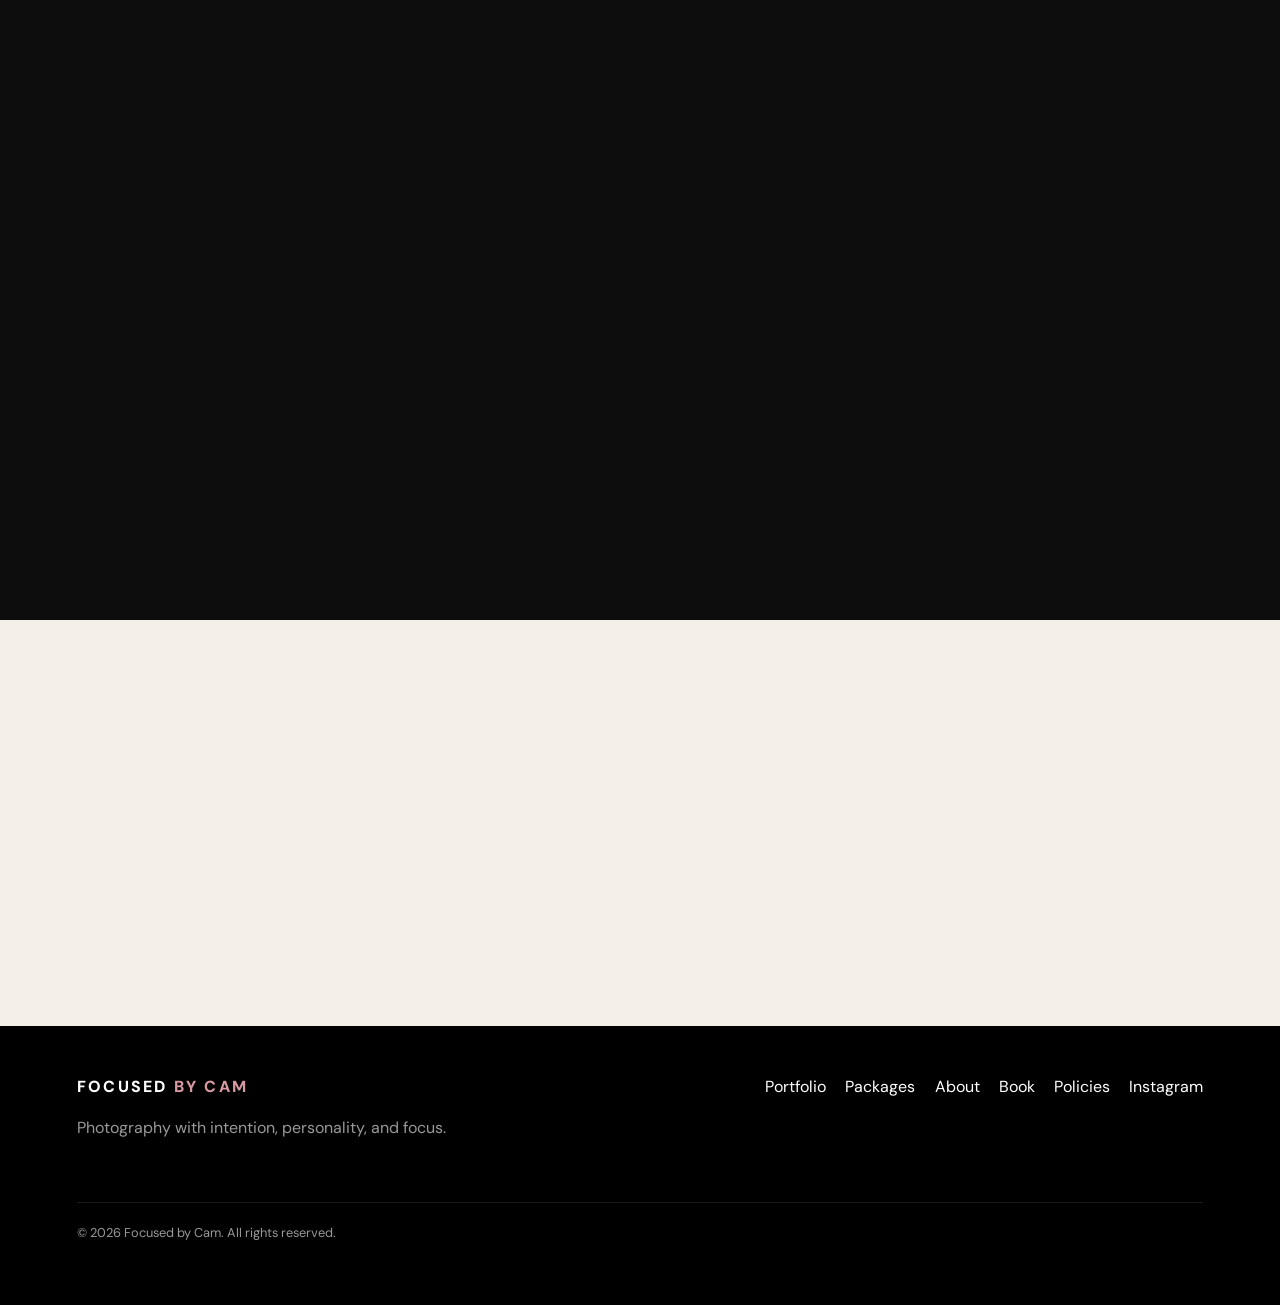
==== commit a79865aa: "Add files via upload" ====
--- a/portfolio.html
+++ b/portfolio.html
@@ -42,80 +42,80 @@
 <button class="filter" data-filter="wedding" type="button">Weddings</button>
 </div>
 <div class="shoot-grid portfolio-shoot-grid"><figure class="shoot-card reveal" data-caption="Beauty portrait series" data-category="portrait">
-<div class="shoot-frame"><img alt="Focused by Cam photography" class="shoot-slide active" loading="lazy" src="images/IMG_4623.jpeg"/><img alt="Focused by Cam photography" class="shoot-slide" loading="lazy" src="images/IMG_4632.jpeg"/></div>
+<div class="shoot-frame"><img alt="Focused by Cam photography" class="shoot-slide active" loading="lazy" src="IMG_4623.jpeg"/><img alt="Focused by Cam photography" class="shoot-slide" loading="lazy" src="IMG_4632.jpeg"/></div>
 <div class="shoot-dots"><button aria-label="View photo 1" class="shoot-dot active" type="button"></button><button aria-label="View photo 2" class="shoot-dot" type="button"></button></div>
 </figure><figure class="shoot-card reveal" data-caption="Black denim library series" data-category="portrait editorial">
-<div class="shoot-frame"><img alt="Focused by Cam photography" class="shoot-slide active" loading="lazy" src="images/IMG_3564.jpeg"/><img alt="Focused by Cam photography" class="shoot-slide" loading="lazy" src="images/IMG_3577.jpeg"/><img alt="Focused by Cam photography" class="shoot-slide" loading="lazy" src="images/IMG_3583.jpeg"/></div>
+<div class="shoot-frame"><img alt="Focused by Cam photography" class="shoot-slide active" loading="lazy" src="IMG_3564.jpeg"/><img alt="Focused by Cam photography" class="shoot-slide" loading="lazy" src="IMG_3577.jpeg"/><img alt="Focused by Cam photography" class="shoot-slide" loading="lazy" src="IMG_3583.jpeg"/></div>
 <div class="shoot-dots"><button aria-label="View photo 1" class="shoot-dot active" type="button"></button><button aria-label="View photo 2" class="shoot-dot" type="button"></button><button aria-label="View photo 3" class="shoot-dot" type="button"></button></div>
 </figure><figure class="shoot-card reveal" data-caption="Fashion portrait series" data-category="portrait editorial">
-<div class="shoot-frame"><img alt="Focused by Cam photography" class="shoot-slide active" loading="lazy" src="images/IMG_3982.jpeg"/><img alt="Focused by Cam photography" class="shoot-slide" loading="lazy" src="images/8DD0E6ED-A5C0-4916-BFD2-F580A428AB6F.jpeg"/></div>
+<div class="shoot-frame"><img alt="Focused by Cam photography" class="shoot-slide active" loading="lazy" src="IMG_3982.jpeg"/><img alt="Focused by Cam photography" class="shoot-slide" loading="lazy" src="8DD0E6ED-A5C0-4916-BFD2-F580A428AB6F.jpeg"/></div>
 <div class="shoot-dots"><button aria-label="View photo 1" class="shoot-dot active" type="button"></button><button aria-label="View photo 2" class="shoot-dot" type="button"></button></div>
 </figure><figure class="shoot-card reveal" data-caption="Campus portrait series" data-category="portrait">
-<div class="shoot-frame"><img alt="Focused by Cam photography" class="shoot-slide active" loading="lazy" src="images/IMG_3704.jpeg"/><img alt="Focused by Cam photography" class="shoot-slide" loading="lazy" src="images/IMG_3717.jpeg"/><img alt="Focused by Cam photography" class="shoot-slide" loading="lazy" src="images/IMG_3724.jpeg"/></div>
+<div class="shoot-frame"><img alt="Focused by Cam photography" class="shoot-slide active" loading="lazy" src="IMG_3704.jpeg"/><img alt="Focused by Cam photography" class="shoot-slide" loading="lazy" src="IMG_3717.jpeg"/><img alt="Focused by Cam photography" class="shoot-slide" loading="lazy" src="IMG_3724.jpeg"/></div>
 <div class="shoot-dots"><button aria-label="View photo 1" class="shoot-dot active" type="button"></button><button aria-label="View photo 2" class="shoot-dot" type="button"></button><button aria-label="View photo 3" class="shoot-dot" type="button"></button></div>
 </figure><figure class="shoot-card reveal" data-caption="Streetwear steps series" data-category="portrait editorial">
-<div class="shoot-frame"><img alt="Focused by Cam photography" class="shoot-slide active" loading="lazy" src="images/IMG_3775.jpeg"/><img alt="Focused by Cam photography" class="shoot-slide" loading="lazy" src="images/IMG_3787.jpeg"/></div>
+<div class="shoot-frame"><img alt="Focused by Cam photography" class="shoot-slide active" loading="lazy" src="IMG_3775.jpeg"/><img alt="Focused by Cam photography" class="shoot-slide" loading="lazy" src="IMG_3787.jpeg"/></div>
 <div class="shoot-dots"><button aria-label="View photo 1" class="shoot-dot active" type="button"></button><button aria-label="View photo 2" class="shoot-dot" type="button"></button></div>
 </figure><figure class="shoot-card reveal" data-caption="Night portrait" data-category="portrait nightlife">
-<div class="shoot-frame"><img alt="Focused by Cam photography" class="shoot-slide active" loading="lazy" src="images/IMG_9957.jpeg"/></div>
+<div class="shoot-frame"><img alt="Focused by Cam photography" class="shoot-slide active" loading="lazy" src="IMG_9957.jpeg"/></div>
 </figure><figure class="shoot-card reveal" data-caption="Library editorial series" data-category="editorial portrait">
-<div class="shoot-frame"><img alt="Focused by Cam photography" class="shoot-slide active" loading="lazy" src="images/IMG_3236(1).jpeg"/><img alt="Focused by Cam photography" class="shoot-slide" loading="lazy" src="images/IMG_3224.jpeg"/><img alt="Focused by Cam photography" class="shoot-slide" loading="lazy" src="images/IMG_3249.jpeg"/></div>
+<div class="shoot-frame"><img alt="Focused by Cam photography" class="shoot-slide active" loading="lazy" src="IMG_3236(1).jpeg"/><img alt="Focused by Cam photography" class="shoot-slide" loading="lazy" src="IMG_3224.jpeg"/><img alt="Focused by Cam photography" class="shoot-slide" loading="lazy" src="IMG_3249.jpeg"/></div>
 <div class="shoot-dots"><button aria-label="View photo 1" class="shoot-dot active" type="button"></button><button aria-label="View photo 2" class="shoot-dot" type="button"></button><button aria-label="View photo 3" class="shoot-dot" type="button"></button></div>
 </figure><figure class="shoot-card reveal" data-caption="Car door editorial series" data-category="editorial nightlife">
-<div class="shoot-frame"><img alt="Focused by Cam photography" class="shoot-slide active" loading="lazy" src="images/IMG_4480(2).jpeg"/><img alt="Focused by Cam photography" class="shoot-slide" loading="lazy" src="images/IMG_4250(1)(1).jpeg"/></div>
+<div class="shoot-frame"><img alt="Focused by Cam photography" class="shoot-slide active" loading="lazy" src="IMG_4480(2).jpeg"/><img alt="Focused by Cam photography" class="shoot-slide" loading="lazy" src="IMG_4250(1)(1).jpeg"/></div>
 <div class="shoot-dots"><button aria-label="View photo 1" class="shoot-dot active" type="button"></button><button aria-label="View photo 2" class="shoot-dot" type="button"></button></div>
 </figure><figure class="shoot-card reveal" data-caption="Streetwear car series" data-category="editorial nightlife">
-<div class="shoot-frame"><img alt="Focused by Cam photography" class="shoot-slide active" loading="lazy" src="images/IMG_4310.jpeg"/><img alt="Focused by Cam photography" class="shoot-slide" loading="lazy" src="images/IMG_4456.jpeg"/></div>
+<div class="shoot-frame"><img alt="Focused by Cam photography" class="shoot-slide active" loading="lazy" src="IMG_4310.jpeg"/><img alt="Focused by Cam photography" class="shoot-slide" loading="lazy" src="IMG_4456.jpeg"/></div>
 <div class="shoot-dots"><button aria-label="View photo 1" class="shoot-dot active" type="button"></button><button aria-label="View photo 2" class="shoot-dot" type="button"></button></div>
 </figure><figure class="shoot-card reveal" data-caption="Creative concept" data-category="editorial">
-<div class="shoot-frame"><img alt="Focused by Cam photography" class="shoot-slide active" loading="lazy" src="images/508AEF99-B3B1-4E7D-A851-EC84FF9228E7.jpeg"/></div>
+<div class="shoot-frame"><img alt="Focused by Cam photography" class="shoot-slide active" loading="lazy" src="IMG_3577.jpeg"/></div>
 </figure><figure class="shoot-card reveal" data-caption="Fashion duo" data-category="editorial">
-<div class="shoot-frame"><img alt="Focused by Cam photography" class="shoot-slide active" loading="lazy" src="images/IMG_3782.jpeg"/></div>
+<div class="shoot-frame"><img alt="Focused by Cam photography" class="shoot-slide active" loading="lazy" src="IMG_3782.jpeg"/></div>
 </figure><figure class="shoot-card reveal" data-caption="Game day football series" data-category="gameday portrait editorial">
-<div class="shoot-frame"><img alt="Focused by Cam photography" class="shoot-slide active" loading="lazy" src="images/IMG_4898.jpeg"/><img alt="Focused by Cam photography" class="shoot-slide" loading="lazy" src="images/IMG_4896.jpeg"/></div>
+<div class="shoot-frame"><img alt="Focused by Cam photography" class="shoot-slide active" loading="lazy" src="IMG_4898.jpeg"/><img alt="Focused by Cam photography" class="shoot-slide" loading="lazy" src="IMG_4896.jpeg"/></div>
 <div class="shoot-dots"><button aria-label="View photo 1" class="shoot-dot active" type="button"></button><button aria-label="View photo 2" class="shoot-dot" type="button"></button></div>
 </figure><figure class="shoot-card reveal" data-caption="Campus game day" data-category="gameday">
-<div class="shoot-frame"><img alt="Focused by Cam photography" class="shoot-slide active" loading="lazy" src="images/IMG_4819.jpeg"/></div>
+<div class="shoot-frame"><img alt="Focused by Cam photography" class="shoot-slide active" loading="lazy" src="IMG_4819.jpeg"/></div>
 </figure><figure class="shoot-card reveal" data-caption="FAMU game day portraits" data-category="gameday portrait">
-<div class="shoot-frame"><img alt="Focused by Cam photography" class="shoot-slide active" loading="lazy" src="images/IMG_4634.jpeg"/><img alt="Focused by Cam photography" class="shoot-slide" loading="lazy" src="images/IMG_4651.jpeg"/></div>
+<div class="shoot-frame"><img alt="Focused by Cam photography" class="shoot-slide active" loading="lazy" src="IMG_4634.jpeg"/><img alt="Focused by Cam photography" class="shoot-slide" loading="lazy" src="IMG_4651.jpeg"/></div>
 <div class="shoot-dots"><button aria-label="View photo 1" class="shoot-dot active" type="button"></button><button aria-label="View photo 2" class="shoot-dot" type="button"></button></div>
 </figure><figure class="shoot-card reveal" data-caption="Game day friends" data-category="gameday events">
-<div class="shoot-frame"><img alt="Focused by Cam photography" class="shoot-slide active" loading="lazy" src="images/IMG_0507(1).jpeg"/></div>
+<div class="shoot-frame"><img alt="Focused by Cam photography" class="shoot-slide active" loading="lazy" src="IMG_0507(1).jpeg"/></div>
 </figure><figure class="shoot-card reveal" data-caption="Nightlife duo" data-category="nightlife events">
-<div class="shoot-frame"><img alt="Focused by Cam photography" class="shoot-slide active" loading="lazy" src="images/IMG_2844.jpeg"/></div>
+<div class="shoot-frame"><img alt="Focused by Cam photography" class="shoot-slide active" loading="lazy" src="IMG_2844.jpeg"/></div>
 </figure><figure class="shoot-card reveal" data-caption="Alo after dark series" data-category="nightlife portrait">
-<div class="shoot-frame"><img alt="Focused by Cam photography" class="shoot-slide active" loading="lazy" src="images/IMG_2838.jpeg"/><img alt="Focused by Cam photography" class="shoot-slide" loading="lazy" src="images/IMG_9390.jpeg"/></div>
+<div class="shoot-frame"><img alt="Focused by Cam photography" class="shoot-slide active" loading="lazy" src="IMG_2838.jpeg"/><img alt="Focused by Cam photography" class="shoot-slide" loading="lazy" src="IMG_9390.jpeg"/></div>
 <div class="shoot-dots"><button aria-label="View photo 1" class="shoot-dot active" type="button"></button><button aria-label="View photo 2" class="shoot-dot" type="button"></button></div>
 </figure><figure class="shoot-card reveal" data-caption="After dark portrait series" data-category="nightlife portrait">
-<div class="shoot-frame"><img alt="Focused by Cam photography" class="shoot-slide active" loading="lazy" src="images/IMG_9962.jpeg"/><img alt="Focused by Cam photography" class="shoot-slide" loading="lazy" src="images/IMG_9960.jpeg"/></div>
+<div class="shoot-frame"><img alt="Focused by Cam photography" class="shoot-slide active" loading="lazy" src="IMG_9962.jpeg"/><img alt="Focused by Cam photography" class="shoot-slide" loading="lazy" src="IMG_9960.jpeg"/></div>
 <div class="shoot-dots"><button aria-label="View photo 1" class="shoot-dot active" type="button"></button><button aria-label="View photo 2" class="shoot-dot" type="button"></button></div>
 </figure><figure class="shoot-card reveal" data-caption="Nightlife event series" data-category="nightlife events">
-<div class="shoot-frame"><img alt="Focused by Cam photography" class="shoot-slide active" loading="lazy" src="images/IMG_9912.jpeg"/><img alt="Focused by Cam photography" class="shoot-slide" loading="lazy" src="images/IMG_9891.jpeg"/></div>
+<div class="shoot-frame"><img alt="Focused by Cam photography" class="shoot-slide active" loading="lazy" src="IMG_9912.jpeg"/><img alt="Focused by Cam photography" class="shoot-slide" loading="lazy" src="IMG_9891.jpeg"/></div>
 <div class="shoot-dots"><button aria-label="View photo 1" class="shoot-dot active" type="button"></button><button aria-label="View photo 2" class="shoot-dot" type="button"></button></div>
 </figure><figure class="shoot-card reveal" data-caption="Event coverage series" data-category="nightlife events">
-<div class="shoot-frame"><img alt="Focused by Cam photography" class="shoot-slide active" loading="lazy" src="images/IMG_9999.jpeg"/><img alt="Focused by Cam photography" class="shoot-slide" loading="lazy" src="images/IMG_9972.jpeg"/></div>
+<div class="shoot-frame"><img alt="Focused by Cam photography" class="shoot-slide active" loading="lazy" src="IMG_9999.jpeg"/><img alt="Focused by Cam photography" class="shoot-slide" loading="lazy" src="IMG_9972.jpeg"/></div>
 <div class="shoot-dots"><button aria-label="View photo 1" class="shoot-dot active" type="button"></button><button aria-label="View photo 2" class="shoot-dot" type="button"></button></div>
 </figure><figure class="shoot-card reveal" data-caption="Nightlife street series" data-category="nightlife events">
-<div class="shoot-frame"><img alt="Focused by Cam photography" class="shoot-slide active" loading="lazy" src="images/IMG_4534(1).jpeg"/><img alt="Focused by Cam photography" class="shoot-slide" loading="lazy" src="images/IMG_4445(1).jpeg"/></div>
+<div class="shoot-frame"><img alt="Focused by Cam photography" class="shoot-slide active" loading="lazy" src="IMG_4534(1).jpeg"/><img alt="Focused by Cam photography" class="shoot-slide" loading="lazy" src="IMG_4445(1).jpeg"/></div>
 <div class="shoot-dots"><button aria-label="View photo 1" class="shoot-dot active" type="button"></button><button aria-label="View photo 2" class="shoot-dot" type="button"></button></div>
 </figure><figure class="shoot-card reveal" data-caption="Night portrait series" data-category="nightlife portrait">
-<div class="shoot-frame"><img alt="Focused by Cam photography" class="shoot-slide active" loading="lazy" src="images/IMG_9943(1).jpeg"/><img alt="Focused by Cam photography" class="shoot-slide" loading="lazy" src="images/IMG_4997.jpeg"/></div>
+<div class="shoot-frame"><img alt="Focused by Cam photography" class="shoot-slide active" loading="lazy" src="IMG_9943(1).jpeg"/><img alt="Focused by Cam photography" class="shoot-slide" loading="lazy" src="IMG_4997.jpeg"/></div>
 <div class="shoot-dots"><button aria-label="View photo 1" class="shoot-dot active" type="button"></button><button aria-label="View photo 2" class="shoot-dot" type="button"></button></div>
 </figure><figure class="shoot-card reveal" data-caption="Couples lifestyle" data-category="couples portrait">
-<div class="shoot-frame"><img alt="Focused by Cam photography" class="shoot-slide active" loading="lazy" src="images/IMG_3791.jpeg"/></div>
+<div class="shoot-frame"><img alt="Focused by Cam photography" class="shoot-slide active" loading="lazy" src="IMG_3791.jpeg"/></div>
 </figure><figure class="shoot-card reveal" data-caption="Couples portrait" data-category="couples portrait">
-<div class="shoot-frame"><img alt="Focused by Cam photography" class="shoot-slide active" loading="lazy" src="images/couple-black.jpg"/></div>
+<div class="shoot-frame"><img alt="Focused by Cam photography" class="shoot-slide active" loading="lazy" src="couple-black.jpg"/></div>
 </figure><figure class="shoot-card reveal" data-caption="Wedding series" data-category="wedding couples">
-<div class="shoot-frame"><img alt="Focused by Cam photography" class="shoot-slide active" loading="lazy" src="images/wedding-portrait.jpg"/><img alt="Focused by Cam photography" class="shoot-slide" loading="lazy" src="images/wedding-kiss.jpg"/></div>
+<div class="shoot-frame"><img alt="Focused by Cam photography" class="shoot-slide active" loading="lazy" src="wedding-portrait.jpg"/><img alt="Focused by Cam photography" class="shoot-slide" loading="lazy" src="wedding-kiss.jpg"/></div>
 <div class="shoot-dots"><button aria-label="View photo 1" class="shoot-dot active" type="button"></button><button aria-label="View photo 2" class="shoot-dot" type="button"></button></div>
 </figure><figure class="shoot-card reveal" data-caption="Event portrait" data-category="events gameday">
-<div class="shoot-frame"><img alt="Focused by Cam photography" class="shoot-slide active" loading="lazy" src="images/IMG_0074.jpeg"/></div>
+<div class="shoot-frame"><img alt="Focused by Cam photography" class="shoot-slide active" loading="lazy" src="IMG_0074.jpeg"/></div>
 </figure><figure class="shoot-card reveal" data-caption="Mural portrait" data-category="portrait editorial">
-<div class="shoot-frame"><img alt="Focused by Cam photography" class="shoot-slide active" loading="lazy" src="images/pink-mural.jpg"/></div>
+<div class="shoot-frame"><img alt="Focused by Cam photography" class="shoot-slide active" loading="lazy" src="pink-mural.jpg"/></div>
 </figure><figure class="shoot-card reveal" data-caption="Creative portrait" data-category="portrait editorial">
-<div class="shoot-frame"><img alt="Focused by Cam photography" class="shoot-slide active" loading="lazy" src="images/green-wall.jpg"/></div>
+<div class="shoot-frame"><img alt="Focused by Cam photography" class="shoot-slide active" loading="lazy" src="pink-mural.jpg"/></div>
 </figure><figure class="shoot-card reveal" data-caption="Night editorial" data-category="portrait editorial nightlife">
-<div class="shoot-frame"><img alt="Focused by Cam photography" class="shoot-slide active" loading="lazy" src="images/hero-black-suit.jpg"/></div>
+<div class="shoot-frame"><img alt="Focused by Cam photography" class="shoot-slide active" loading="lazy" src="hero-black-suit.jpg"/></div>
 </figure></div>
 </section>
 <section class="portfolio-book">
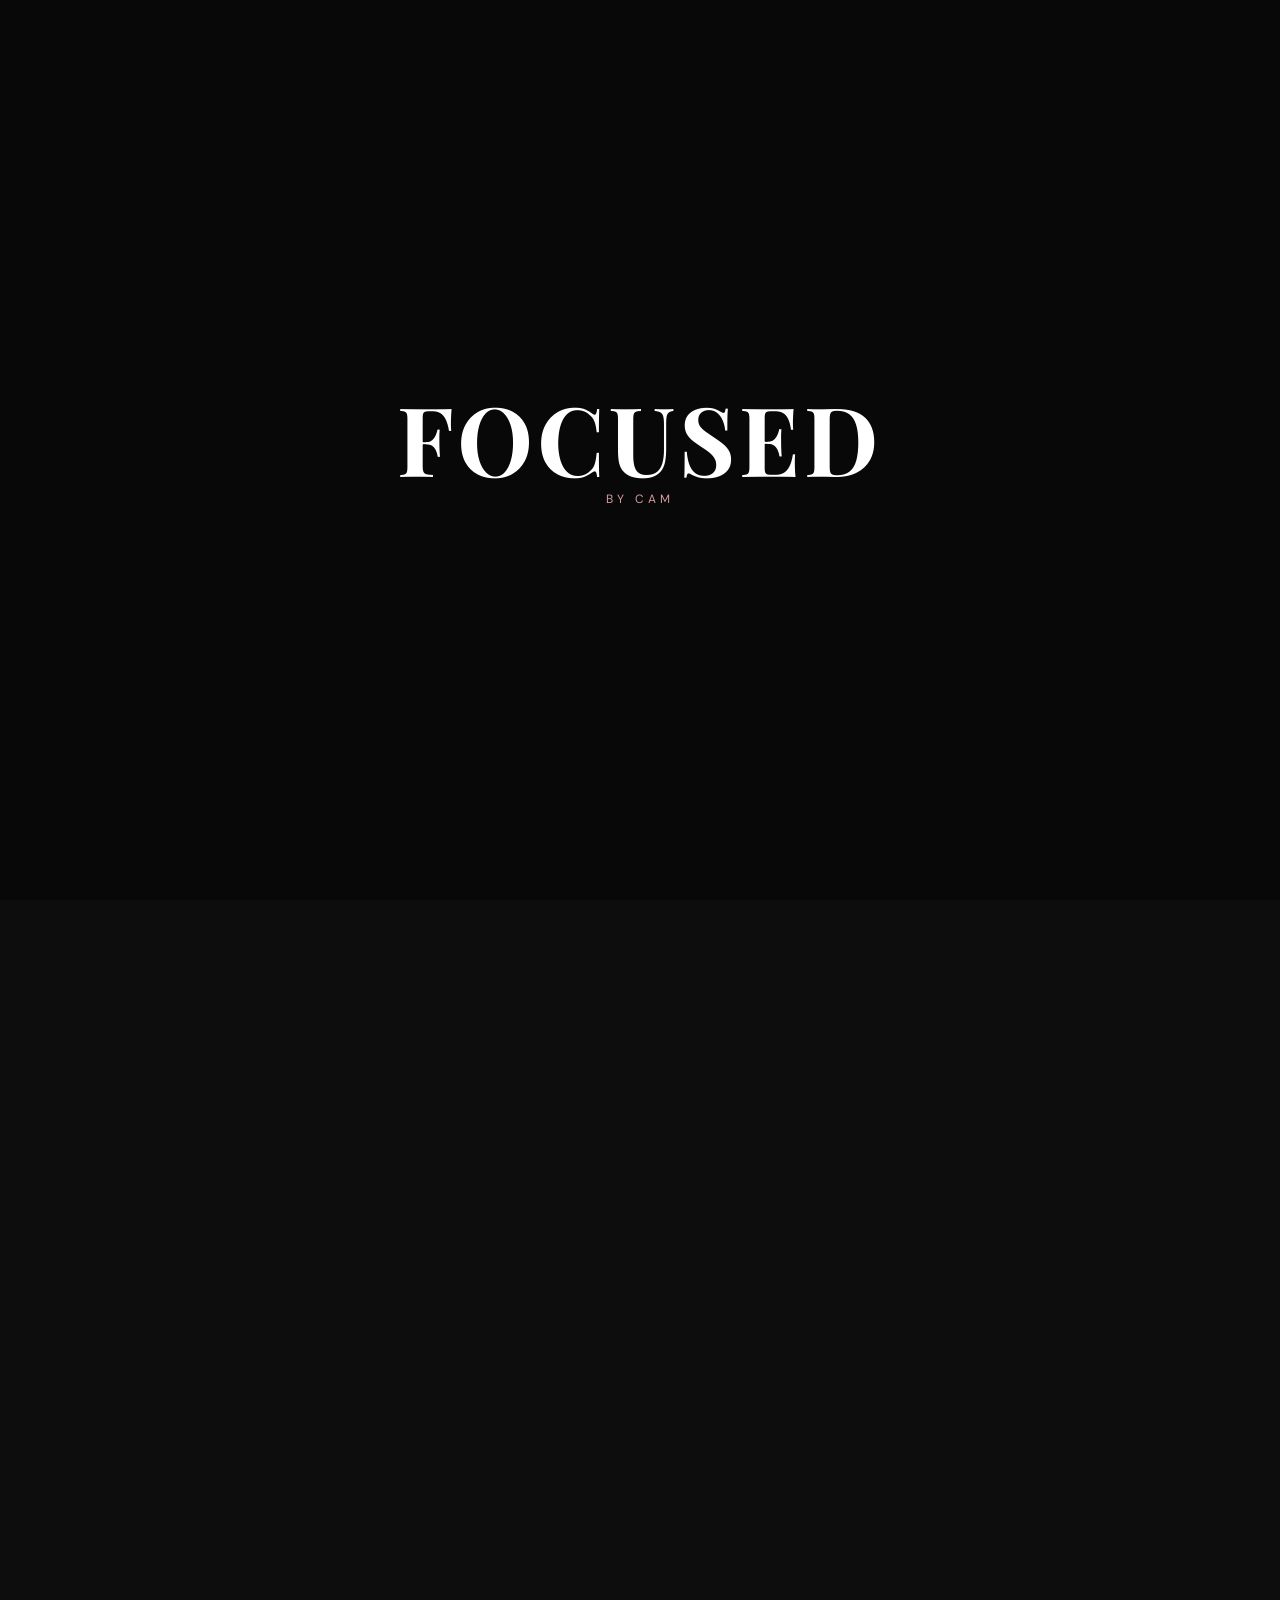
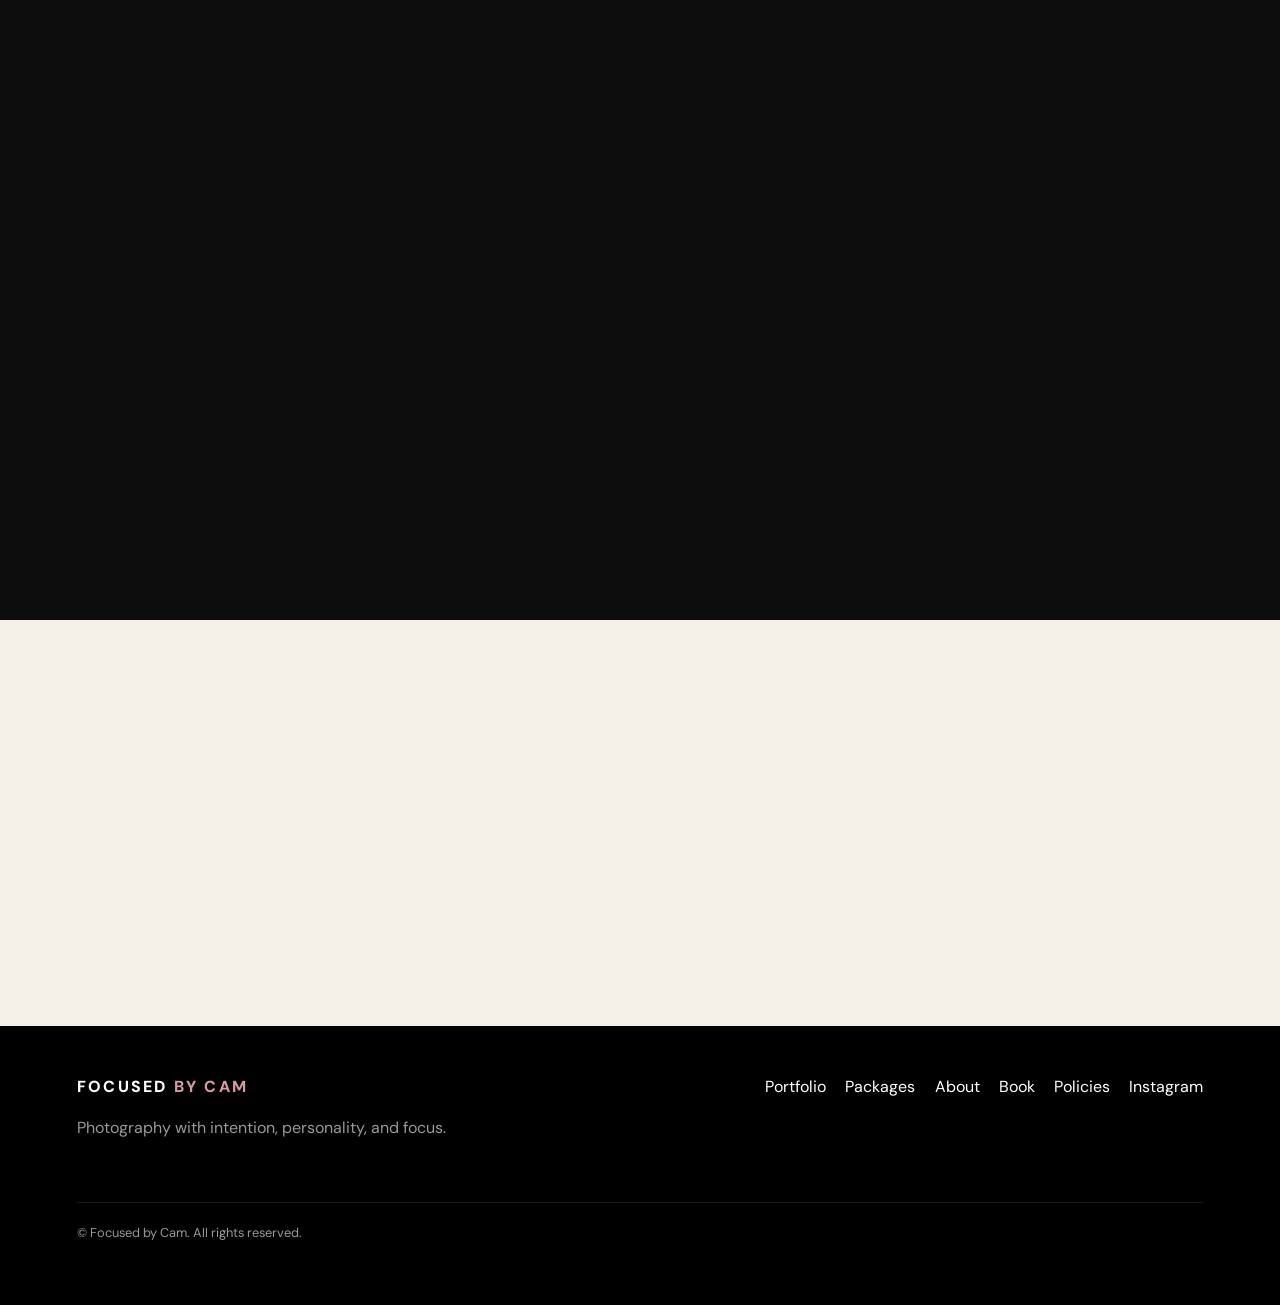
==== commit badf49a9: "Add files via upload" ====
--- a/portfolio.html
+++ b/portfolio.html
@@ -1,4 +1,14 @@
 <!DOCTYPE html>
+<head>
+  <!-- Google tag (gtag.js) -->
+  <script async src="https://www.googletagmanager.com/gtag/js?id=G-YK03YW99QL"></script>
+  <script>
+    window.dataLayer = window.dataLayer || [];
+    function gtag(){dataLayer.push(arguments);}
+    gtag('js', new Date());
+
+    gtag('config', 'G-YK03YW99QL');
+  </script>
 
 <html lang="en">
 <head>
@@ -42,80 +52,80 @@
 <button class="filter" data-filter="wedding" type="button">Weddings</button>
 </div>
 <div class="shoot-grid portfolio-shoot-grid"><figure class="shoot-card reveal" data-caption="Beauty portrait series" data-category="portrait">
-<div class="shoot-frame"><img alt="Focused by Cam photography" class="shoot-slide active" loading="lazy" src="IMG_4623.jpeg"/><img alt="Focused by Cam photography" class="shoot-slide" loading="lazy" src="IMG_4632.jpeg"/></div>
+<div class="shoot-frame"><img alt="Focused by Cam photography" class="shoot-slide active" loading="lazy" src="images/IMG_4623.jpeg"/><img alt="Focused by Cam photography" class="shoot-slide" loading="lazy" src="images/IMG_4632.jpeg"/></div>
 <div class="shoot-dots"><button aria-label="View photo 1" class="shoot-dot active" type="button"></button><button aria-label="View photo 2" class="shoot-dot" type="button"></button></div>
 </figure><figure class="shoot-card reveal" data-caption="Black denim library series" data-category="portrait editorial">
-<div class="shoot-frame"><img alt="Focused by Cam photography" class="shoot-slide active" loading="lazy" src="IMG_3564.jpeg"/><img alt="Focused by Cam photography" class="shoot-slide" loading="lazy" src="IMG_3577.jpeg"/><img alt="Focused by Cam photography" class="shoot-slide" loading="lazy" src="IMG_3583.jpeg"/></div>
+<div class="shoot-frame"><img alt="Focused by Cam photography" class="shoot-slide active" loading="lazy" src="images/IMG_3564.jpeg"/><img alt="Focused by Cam photography" class="shoot-slide" loading="lazy" src="images/IMG_3577.jpeg"/><img alt="Focused by Cam photography" class="shoot-slide" loading="lazy" src="images/IMG_3583.jpeg"/></div>
 <div class="shoot-dots"><button aria-label="View photo 1" class="shoot-dot active" type="button"></button><button aria-label="View photo 2" class="shoot-dot" type="button"></button><button aria-label="View photo 3" class="shoot-dot" type="button"></button></div>
 </figure><figure class="shoot-card reveal" data-caption="Fashion portrait series" data-category="portrait editorial">
-<div class="shoot-frame"><img alt="Focused by Cam photography" class="shoot-slide active" loading="lazy" src="IMG_3982.jpeg"/><img alt="Focused by Cam photography" class="shoot-slide" loading="lazy" src="8DD0E6ED-A5C0-4916-BFD2-F580A428AB6F.jpeg"/></div>
+<div class="shoot-frame"><img alt="Focused by Cam photography" class="shoot-slide active" loading="lazy" src="images/IMG_3982.jpeg"/><img alt="Focused by Cam photography" class="shoot-slide" loading="lazy" src="images/8DD0E6ED-A5C0-4916-BFD2-F580A428AB6F.jpeg"/></div>
 <div class="shoot-dots"><button aria-label="View photo 1" class="shoot-dot active" type="button"></button><button aria-label="View photo 2" class="shoot-dot" type="button"></button></div>
 </figure><figure class="shoot-card reveal" data-caption="Campus portrait series" data-category="portrait">
-<div class="shoot-frame"><img alt="Focused by Cam photography" class="shoot-slide active" loading="lazy" src="IMG_3704.jpeg"/><img alt="Focused by Cam photography" class="shoot-slide" loading="lazy" src="IMG_3717.jpeg"/><img alt="Focused by Cam photography" class="shoot-slide" loading="lazy" src="IMG_3724.jpeg"/></div>
+<div class="shoot-frame"><img alt="Focused by Cam photography" class="shoot-slide active" loading="lazy" src="images/IMG_3704.jpeg"/><img alt="Focused by Cam photography" class="shoot-slide" loading="lazy" src="images/IMG_3717.jpeg"/><img alt="Focused by Cam photography" class="shoot-slide" loading="lazy" src="images/IMG_3724.jpeg"/></div>
 <div class="shoot-dots"><button aria-label="View photo 1" class="shoot-dot active" type="button"></button><button aria-label="View photo 2" class="shoot-dot" type="button"></button><button aria-label="View photo 3" class="shoot-dot" type="button"></button></div>
 </figure><figure class="shoot-card reveal" data-caption="Streetwear steps series" data-category="portrait editorial">
-<div class="shoot-frame"><img alt="Focused by Cam photography" class="shoot-slide active" loading="lazy" src="IMG_3775.jpeg"/><img alt="Focused by Cam photography" class="shoot-slide" loading="lazy" src="IMG_3787.jpeg"/></div>
+<div class="shoot-frame"><img alt="Focused by Cam photography" class="shoot-slide active" loading="lazy" src="images/IMG_3775.jpeg"/><img alt="Focused by Cam photography" class="shoot-slide" loading="lazy" src="images/IMG_3787.jpeg"/></div>
 <div class="shoot-dots"><button aria-label="View photo 1" class="shoot-dot active" type="button"></button><button aria-label="View photo 2" class="shoot-dot" type="button"></button></div>
 </figure><figure class="shoot-card reveal" data-caption="Night portrait" data-category="portrait nightlife">
-<div class="shoot-frame"><img alt="Focused by Cam photography" class="shoot-slide active" loading="lazy" src="IMG_9957.jpeg"/></div>
+<div class="shoot-frame"><img alt="Focused by Cam photography" class="shoot-slide active" loading="lazy" src="images/IMG_9957.jpeg"/></div>
 </figure><figure class="shoot-card reveal" data-caption="Library editorial series" data-category="editorial portrait">
-<div class="shoot-frame"><img alt="Focused by Cam photography" class="shoot-slide active" loading="lazy" src="IMG_3236(1).jpeg"/><img alt="Focused by Cam photography" class="shoot-slide" loading="lazy" src="IMG_3224.jpeg"/><img alt="Focused by Cam photography" class="shoot-slide" loading="lazy" src="IMG_3249.jpeg"/></div>
+<div class="shoot-frame"><img alt="Focused by Cam photography" class="shoot-slide active" loading="lazy" src="images/IMG_3236(1).jpeg"/><img alt="Focused by Cam photography" class="shoot-slide" loading="lazy" src="images/IMG_3224.jpeg"/><img alt="Focused by Cam photography" class="shoot-slide" loading="lazy" src="images/IMG_3249.jpeg"/></div>
 <div class="shoot-dots"><button aria-label="View photo 1" class="shoot-dot active" type="button"></button><button aria-label="View photo 2" class="shoot-dot" type="button"></button><button aria-label="View photo 3" class="shoot-dot" type="button"></button></div>
 </figure><figure class="shoot-card reveal" data-caption="Car door editorial series" data-category="editorial nightlife">
-<div class="shoot-frame"><img alt="Focused by Cam photography" class="shoot-slide active" loading="lazy" src="IMG_4480(2).jpeg"/><img alt="Focused by Cam photography" class="shoot-slide" loading="lazy" src="IMG_4250(1)(1).jpeg"/></div>
+<div class="shoot-frame"><img alt="Focused by Cam photography" class="shoot-slide active" loading="lazy" src="images/IMG_4480(2).jpeg"/><img alt="Focused by Cam photography" class="shoot-slide" loading="lazy" src="images/IMG_4250(1)(1).jpeg"/></div>
 <div class="shoot-dots"><button aria-label="View photo 1" class="shoot-dot active" type="button"></button><button aria-label="View photo 2" class="shoot-dot" type="button"></button></div>
 </figure><figure class="shoot-card reveal" data-caption="Streetwear car series" data-category="editorial nightlife">
-<div class="shoot-frame"><img alt="Focused by Cam photography" class="shoot-slide active" loading="lazy" src="IMG_4310.jpeg"/><img alt="Focused by Cam photography" class="shoot-slide" loading="lazy" src="IMG_4456.jpeg"/></div>
+<div class="shoot-frame"><img alt="Focused by Cam photography" class="shoot-slide active" loading="lazy" src="images/IMG_4310.jpeg"/><img alt="Focused by Cam photography" class="shoot-slide" loading="lazy" src="images/IMG_4456.jpeg"/></div>
 <div class="shoot-dots"><button aria-label="View photo 1" class="shoot-dot active" type="button"></button><button aria-label="View photo 2" class="shoot-dot" type="button"></button></div>
 </figure><figure class="shoot-card reveal" data-caption="Creative concept" data-category="editorial">
-<div class="shoot-frame"><img alt="Focused by Cam photography" class="shoot-slide active" loading="lazy" src="IMG_3577.jpeg"/></div>
+<div class="shoot-frame"><img alt="Focused by Cam photography" class="shoot-slide active" loading="lazy" src="images/508AEF99-B3B1-4E7D-A851-EC84FF9228E7.jpeg"/></div>
 </figure><figure class="shoot-card reveal" data-caption="Fashion duo" data-category="editorial">
-<div class="shoot-frame"><img alt="Focused by Cam photography" class="shoot-slide active" loading="lazy" src="IMG_3782.jpeg"/></div>
+<div class="shoot-frame"><img alt="Focused by Cam photography" class="shoot-slide active" loading="lazy" src="images/IMG_3782.jpeg"/></div>
 </figure><figure class="shoot-card reveal" data-caption="Game day football series" data-category="gameday portrait editorial">
-<div class="shoot-frame"><img alt="Focused by Cam photography" class="shoot-slide active" loading="lazy" src="IMG_4898.jpeg"/><img alt="Focused by Cam photography" class="shoot-slide" loading="lazy" src="IMG_4896.jpeg"/></div>
+<div class="shoot-frame"><img alt="Focused by Cam photography" class="shoot-slide active" loading="lazy" src="images/IMG_4898.jpeg"/><img alt="Focused by Cam photography" class="shoot-slide" loading="lazy" src="images/IMG_4896.jpeg"/></div>
 <div class="shoot-dots"><button aria-label="View photo 1" class="shoot-dot active" type="button"></button><button aria-label="View photo 2" class="shoot-dot" type="button"></button></div>
 </figure><figure class="shoot-card reveal" data-caption="Campus game day" data-category="gameday">
-<div class="shoot-frame"><img alt="Focused by Cam photography" class="shoot-slide active" loading="lazy" src="IMG_4819.jpeg"/></div>
+<div class="shoot-frame"><img alt="Focused by Cam photography" class="shoot-slide active" loading="lazy" src="images/IMG_4819.jpeg"/></div>
 </figure><figure class="shoot-card reveal" data-caption="FAMU game day portraits" data-category="gameday portrait">
-<div class="shoot-frame"><img alt="Focused by Cam photography" class="shoot-slide active" loading="lazy" src="IMG_4634.jpeg"/><img alt="Focused by Cam photography" class="shoot-slide" loading="lazy" src="IMG_4651.jpeg"/></div>
+<div class="shoot-frame"><img alt="Focused by Cam photography" class="shoot-slide active" loading="lazy" src="images/IMG_4634.jpeg"/><img alt="Focused by Cam photography" class="shoot-slide" loading="lazy" src="images/IMG_4651.jpeg"/></div>
 <div class="shoot-dots"><button aria-label="View photo 1" class="shoot-dot active" type="button"></button><button aria-label="View photo 2" class="shoot-dot" type="button"></button></div>
 </figure><figure class="shoot-card reveal" data-caption="Game day friends" data-category="gameday events">
-<div class="shoot-frame"><img alt="Focused by Cam photography" class="shoot-slide active" loading="lazy" src="IMG_0507(1).jpeg"/></div>
+<div class="shoot-frame"><img alt="Focused by Cam photography" class="shoot-slide active" loading="lazy" src="images/IMG_0507(1).jpeg"/></div>
 </figure><figure class="shoot-card reveal" data-caption="Nightlife duo" data-category="nightlife events">
-<div class="shoot-frame"><img alt="Focused by Cam photography" class="shoot-slide active" loading="lazy" src="IMG_2844.jpeg"/></div>
+<div class="shoot-frame"><img alt="Focused by Cam photography" class="shoot-slide active" loading="lazy" src="images/IMG_2844.jpeg"/></div>
 </figure><figure class="shoot-card reveal" data-caption="Alo after dark series" data-category="nightlife portrait">
-<div class="shoot-frame"><img alt="Focused by Cam photography" class="shoot-slide active" loading="lazy" src="IMG_2838.jpeg"/><img alt="Focused by Cam photography" class="shoot-slide" loading="lazy" src="IMG_9390.jpeg"/></div>
+<div class="shoot-frame"><img alt="Focused by Cam photography" class="shoot-slide active" loading="lazy" src="images/IMG_2838.jpeg"/><img alt="Focused by Cam photography" class="shoot-slide" loading="lazy" src="images/IMG_9390.jpeg"/></div>
 <div class="shoot-dots"><button aria-label="View photo 1" class="shoot-dot active" type="button"></button><button aria-label="View photo 2" class="shoot-dot" type="button"></button></div>
 </figure><figure class="shoot-card reveal" data-caption="After dark portrait series" data-category="nightlife portrait">
-<div class="shoot-frame"><img alt="Focused by Cam photography" class="shoot-slide active" loading="lazy" src="IMG_9962.jpeg"/><img alt="Focused by Cam photography" class="shoot-slide" loading="lazy" src="IMG_9960.jpeg"/></div>
+<div class="shoot-frame"><img alt="Focused by Cam photography" class="shoot-slide active" loading="lazy" src="images/IMG_9962.jpeg"/><img alt="Focused by Cam photography" class="shoot-slide" loading="lazy" src="images/IMG_9960.jpeg"/></div>
 <div class="shoot-dots"><button aria-label="View photo 1" class="shoot-dot active" type="button"></button><button aria-label="View photo 2" class="shoot-dot" type="button"></button></div>
 </figure><figure class="shoot-card reveal" data-caption="Nightlife event series" data-category="nightlife events">
-<div class="shoot-frame"><img alt="Focused by Cam photography" class="shoot-slide active" loading="lazy" src="IMG_9912.jpeg"/><img alt="Focused by Cam photography" class="shoot-slide" loading="lazy" src="IMG_9891.jpeg"/></div>
+<div class="shoot-frame"><img alt="Focused by Cam photography" class="shoot-slide active" loading="lazy" src="images/IMG_9912.jpeg"/><img alt="Focused by Cam photography" class="shoot-slide" loading="lazy" src="images/IMG_9891.jpeg"/></div>
 <div class="shoot-dots"><button aria-label="View photo 1" class="shoot-dot active" type="button"></button><button aria-label="View photo 2" class="shoot-dot" type="button"></button></div>
 </figure><figure class="shoot-card reveal" data-caption="Event coverage series" data-category="nightlife events">
-<div class="shoot-frame"><img alt="Focused by Cam photography" class="shoot-slide active" loading="lazy" src="IMG_9999.jpeg"/><img alt="Focused by Cam photography" class="shoot-slide" loading="lazy" src="IMG_9972.jpeg"/></div>
+<div class="shoot-frame"><img alt="Focused by Cam photography" class="shoot-slide active" loading="lazy" src="images/IMG_9999.jpeg"/><img alt="Focused by Cam photography" class="shoot-slide" loading="lazy" src="images/IMG_9972.jpeg"/></div>
 <div class="shoot-dots"><button aria-label="View photo 1" class="shoot-dot active" type="button"></button><button aria-label="View photo 2" class="shoot-dot" type="button"></button></div>
 </figure><figure class="shoot-card reveal" data-caption="Nightlife street series" data-category="nightlife events">
-<div class="shoot-frame"><img alt="Focused by Cam photography" class="shoot-slide active" loading="lazy" src="IMG_4534(1).jpeg"/><img alt="Focused by Cam photography" class="shoot-slide" loading="lazy" src="IMG_4445(1).jpeg"/></div>
+<div class="shoot-frame"><img alt="Focused by Cam photography" class="shoot-slide active" loading="lazy" src="images/IMG_4534(1).jpeg"/><img alt="Focused by Cam photography" class="shoot-slide" loading="lazy" src="images/IMG_4445(1).jpeg"/></div>
 <div class="shoot-dots"><button aria-label="View photo 1" class="shoot-dot active" type="button"></button><button aria-label="View photo 2" class="shoot-dot" type="button"></button></div>
 </figure><figure class="shoot-card reveal" data-caption="Night portrait series" data-category="nightlife portrait">
-<div class="shoot-frame"><img alt="Focused by Cam photography" class="shoot-slide active" loading="lazy" src="IMG_9943(1).jpeg"/><img alt="Focused by Cam photography" class="shoot-slide" loading="lazy" src="IMG_4997.jpeg"/></div>
+<div class="shoot-frame"><img alt="Focused by Cam photography" class="shoot-slide active" loading="lazy" src="images/IMG_9943(1).jpeg"/><img alt="Focused by Cam photography" class="shoot-slide" loading="lazy" src="images/IMG_4997.jpeg"/></div>
 <div class="shoot-dots"><button aria-label="View photo 1" class="shoot-dot active" type="button"></button><button aria-label="View photo 2" class="shoot-dot" type="button"></button></div>
 </figure><figure class="shoot-card reveal" data-caption="Couples lifestyle" data-category="couples portrait">
-<div class="shoot-frame"><img alt="Focused by Cam photography" class="shoot-slide active" loading="lazy" src="IMG_3791.jpeg"/></div>
+<div class="shoot-frame"><img alt="Focused by Cam photography" class="shoot-slide active" loading="lazy" src="images/IMG_3791.jpeg"/></div>
 </figure><figure class="shoot-card reveal" data-caption="Couples portrait" data-category="couples portrait">
-<div class="shoot-frame"><img alt="Focused by Cam photography" class="shoot-slide active" loading="lazy" src="couple-black.jpg"/></div>
+<div class="shoot-frame"><img alt="Focused by Cam photography" class="shoot-slide active" loading="lazy" src="images/couple-black.jpg"/></div>
 </figure><figure class="shoot-card reveal" data-caption="Wedding series" data-category="wedding couples">
-<div class="shoot-frame"><img alt="Focused by Cam photography" class="shoot-slide active" loading="lazy" src="wedding-portrait.jpg"/><img alt="Focused by Cam photography" class="shoot-slide" loading="lazy" src="wedding-kiss.jpg"/></div>
+<div class="shoot-frame"><img alt="Focused by Cam photography" class="shoot-slide active" loading="lazy" src="images/wedding-portrait.jpg"/><img alt="Focused by Cam photography" class="shoot-slide" loading="lazy" src="images/wedding-kiss.jpg"/></div>
 <div class="shoot-dots"><button aria-label="View photo 1" class="shoot-dot active" type="button"></button><button aria-label="View photo 2" class="shoot-dot" type="button"></button></div>
 </figure><figure class="shoot-card reveal" data-caption="Event portrait" data-category="events gameday">
-<div class="shoot-frame"><img alt="Focused by Cam photography" class="shoot-slide active" loading="lazy" src="IMG_0074.jpeg"/></div>
+<div class="shoot-frame"><img alt="Focused by Cam photography" class="shoot-slide active" loading="lazy" src="images/IMG_0074.jpeg"/></div>
 </figure><figure class="shoot-card reveal" data-caption="Mural portrait" data-category="portrait editorial">
-<div class="shoot-frame"><img alt="Focused by Cam photography" class="shoot-slide active" loading="lazy" src="pink-mural.jpg"/></div>
+<div class="shoot-frame"><img alt="Focused by Cam photography" class="shoot-slide active" loading="lazy" src="images/pink-mural.jpg"/></div>
 </figure><figure class="shoot-card reveal" data-caption="Creative portrait" data-category="portrait editorial">
-<div class="shoot-frame"><img alt="Focused by Cam photography" class="shoot-slide active" loading="lazy" src="pink-mural.jpg"/></div>
+<div class="shoot-frame"><img alt="Focused by Cam photography" class="shoot-slide active" loading="lazy" src="images/green-wall.jpg"/></div>
 </figure><figure class="shoot-card reveal" data-caption="Night editorial" data-category="portrait editorial nightlife">
-<div class="shoot-frame"><img alt="Focused by Cam photography" class="shoot-slide active" loading="lazy" src="hero-black-suit.jpg"/></div>
+<div class="shoot-frame"><img alt="Focused by Cam photography" class="shoot-slide active" loading="lazy" src="images/hero-black-suit.jpg"/></div>
 </figure></div>
 </section>
 <section class="portfolio-book">
@@ -137,12 +147,4 @@
 <p class="copy">© <span id="currentYear"></span> Focused by Cam. All rights reserved.</p>
 </footer>
 <div aria-hidden="true" class="lightbox" id="lightbox">
-<button aria-label="Close image" id="lightboxClose" type="button">×</button>
-<button aria-label="Previous image" class="prev" id="lightboxPrev" type="button">‹</button>
-<img alt="" id="lightboxImage" src=""/>
-<button aria-label="Next image" class="next" id="lightboxNext" type="button">›</button>
-<p id="lightboxCaption"></p>
-</div>
-<script src="script.js"></script>
-</body>
-</html>
+<button aria-label="Close image" id="lightboxClose" type="button">×</button>
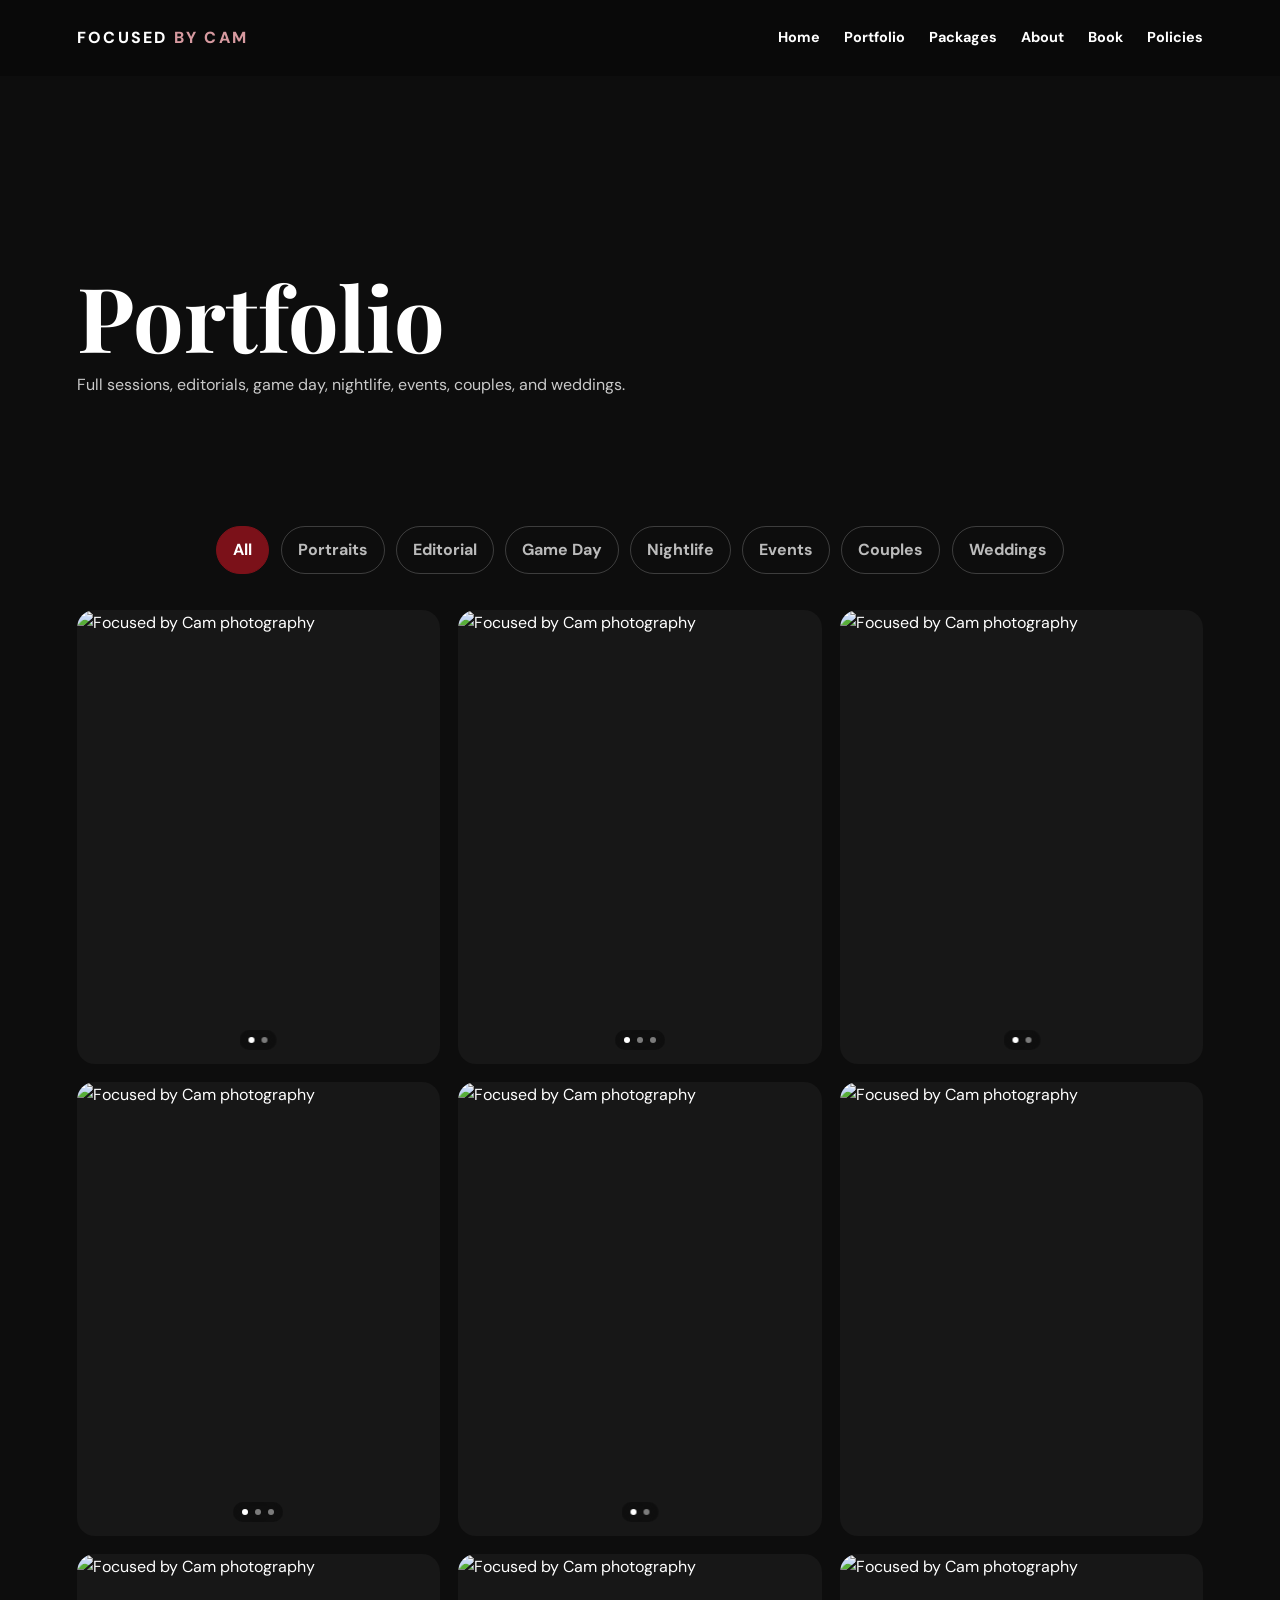
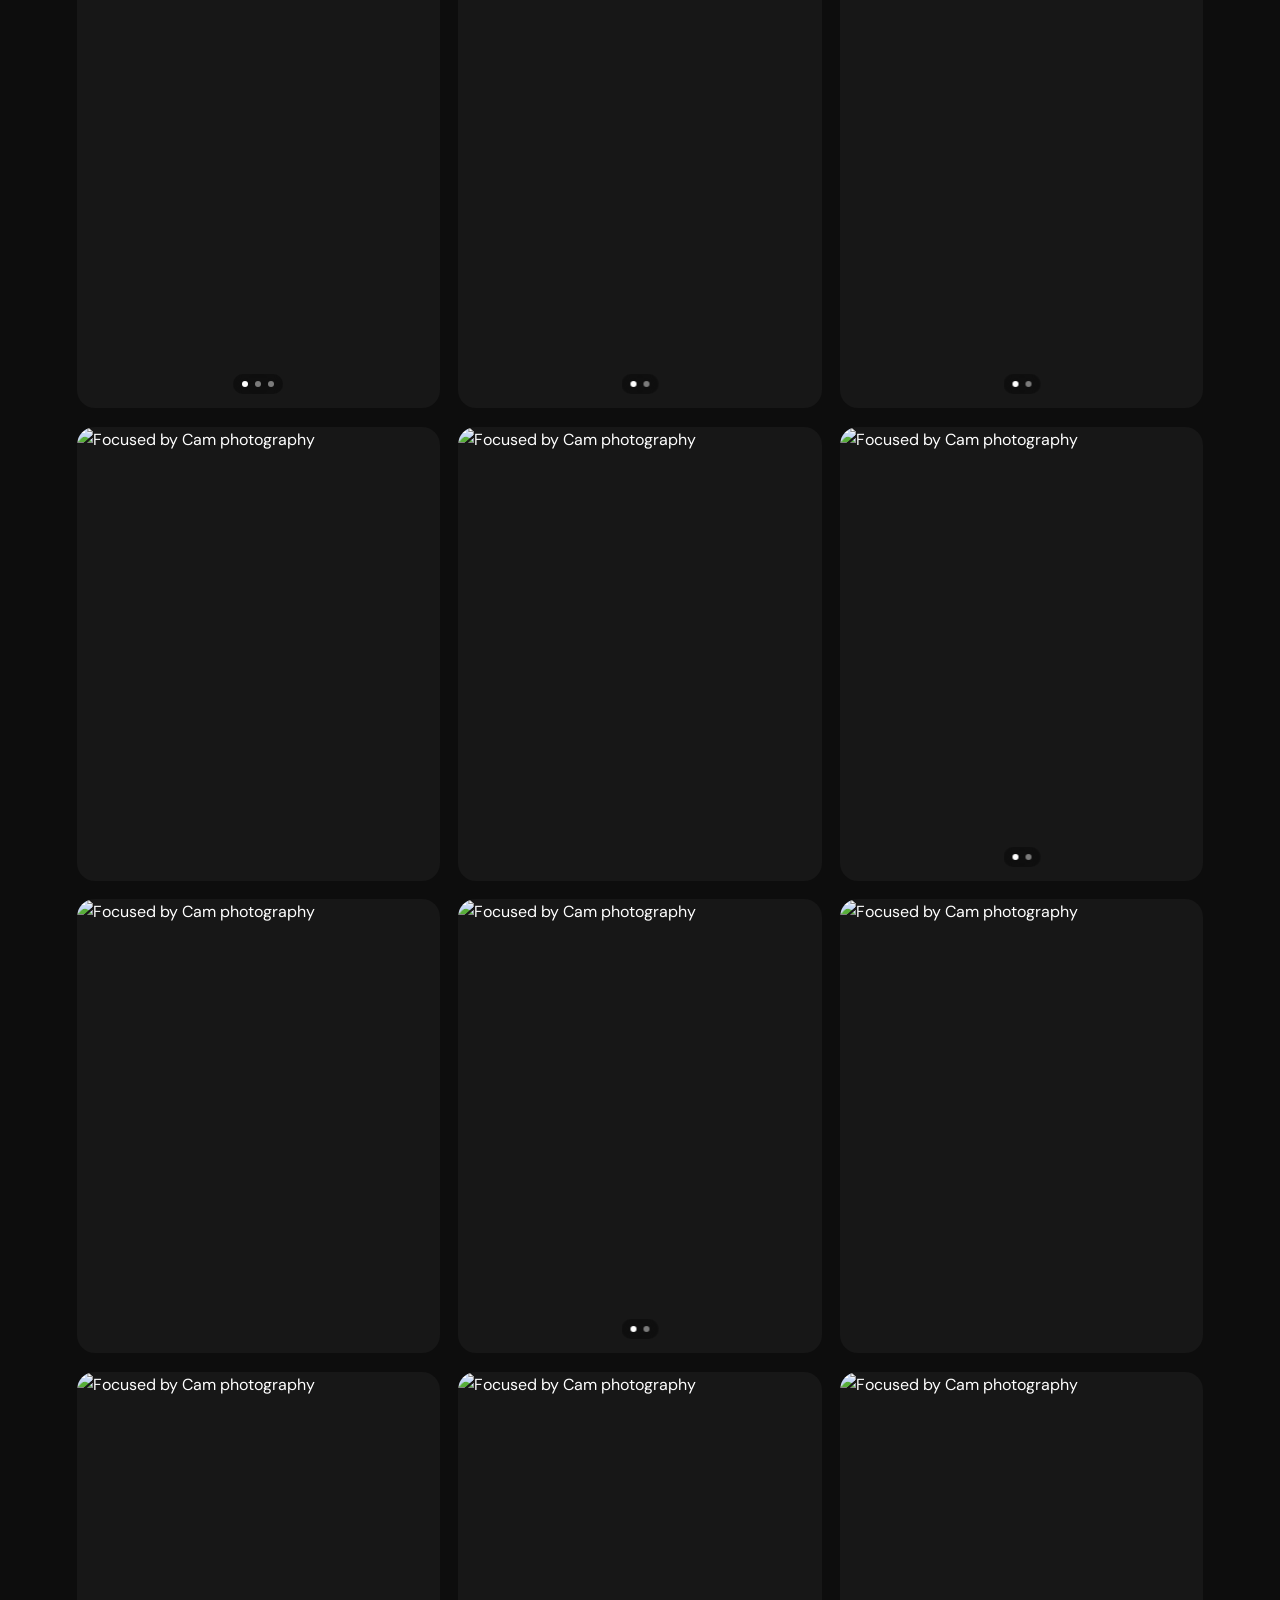
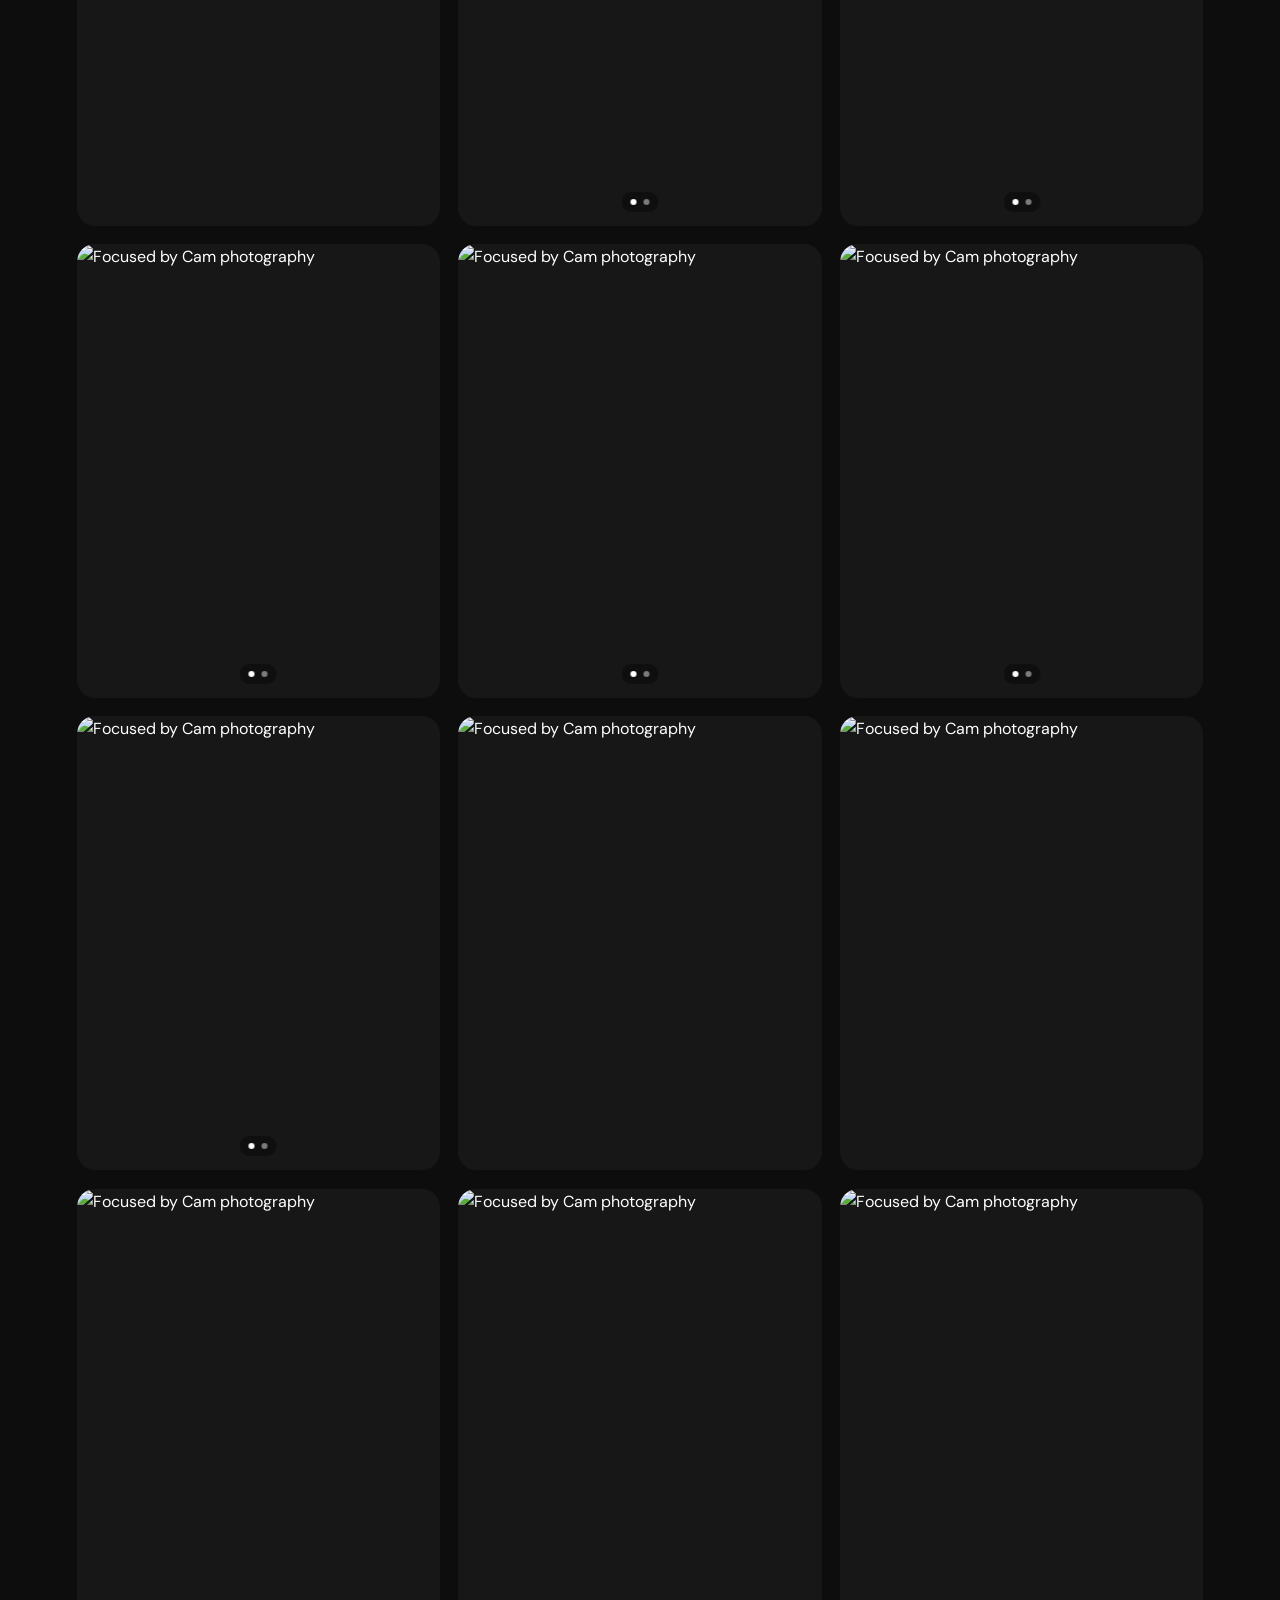
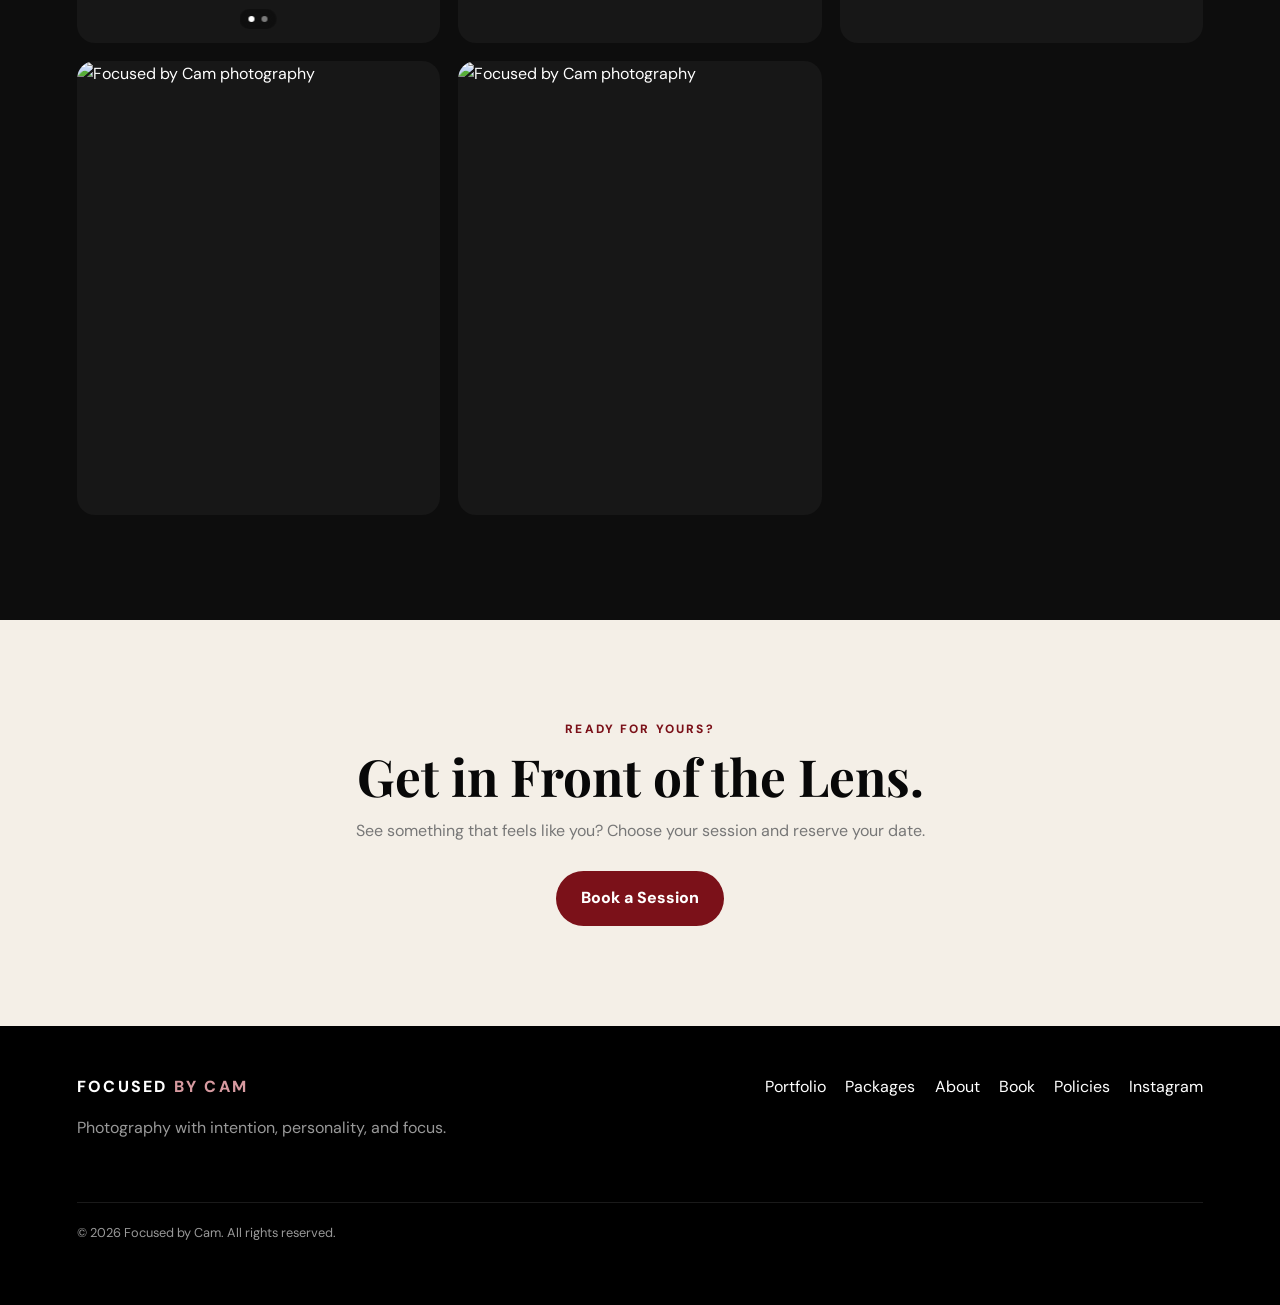
==== commit 6e08a7b6: "Add files via upload" ====
--- a/portfolio.html
+++ b/portfolio.html
@@ -1,4 +1,5 @@
 <!DOCTYPE html>
+<html lang="en">
 <head>
   <!-- Google tag (gtag.js) -->
   <script async src="https://www.googletagmanager.com/gtag/js?id=G-YK03YW99QL"></script>
@@ -6,12 +7,9 @@
     window.dataLayer = window.dataLayer || [];
     function gtag(){dataLayer.push(arguments);}
     gtag('js', new Date());
-
     gtag('config', 'G-YK03YW99QL');
   </script>
 
-<html lang="en">
-<head>
 <meta charset="utf-8"/>
 <meta content="width=device-width, initial-scale=1.0" name="viewport"/>
 <meta content="Explore the full Focused by Cam photography portfolio: portraits, editorials, game day, nightlife, events, couples, and weddings." name="description"/>
@@ -147,4 +145,12 @@
 <p class="copy">© <span id="currentYear"></span> Focused by Cam. All rights reserved.</p>
 </footer>
 <div aria-hidden="true" class="lightbox" id="lightbox">
-<button aria-label="Close image" id="lightboxClose" type="button">×</button>+<button aria-label="Close image" id="lightboxClose" type="button">×</button>
+<button aria-label="Previous image" class="prev" id="lightboxPrev" type="button">‹</button>
+<img alt="" id="lightboxImage" src=""/>
+<button aria-label="Next image" class="next" id="lightboxNext" type="button">›</button>
+<p id="lightboxCaption"></p>
+</div>
+<script src="script.js"></script>
+</body>
+</html>
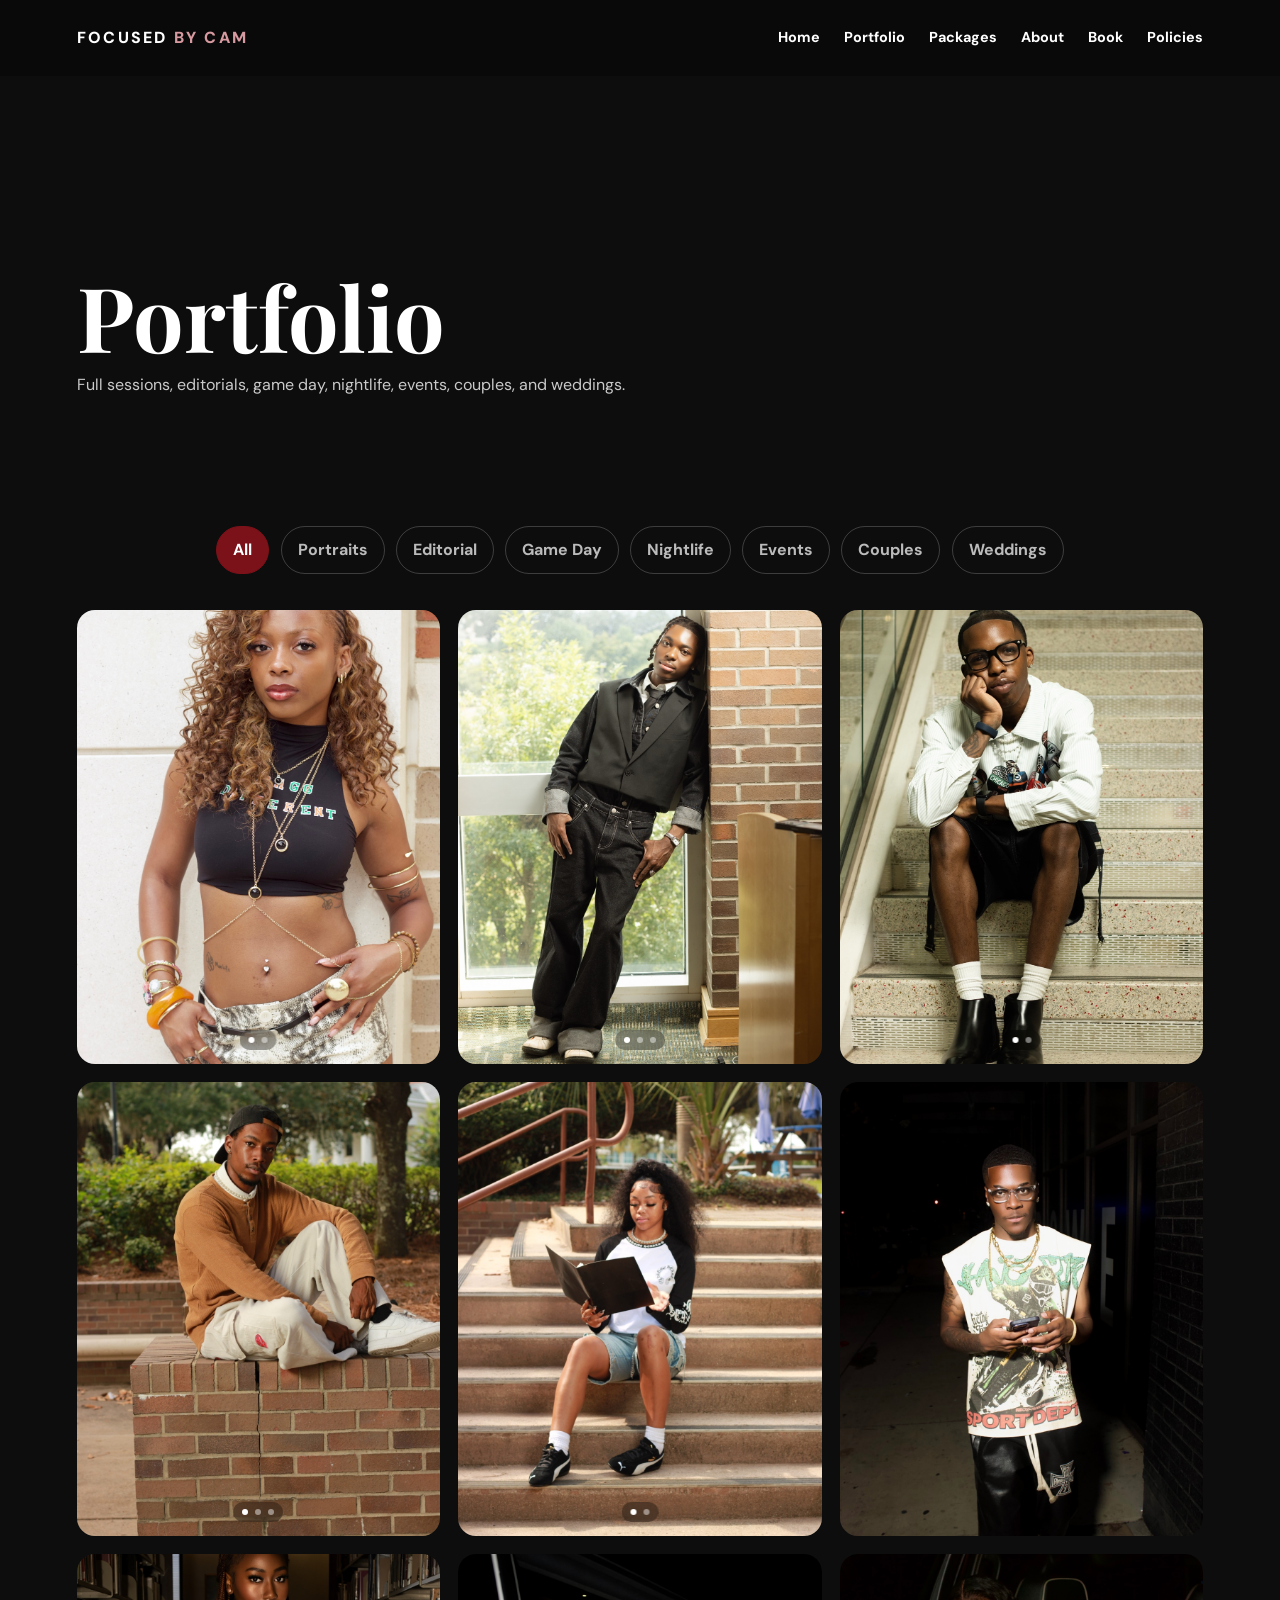
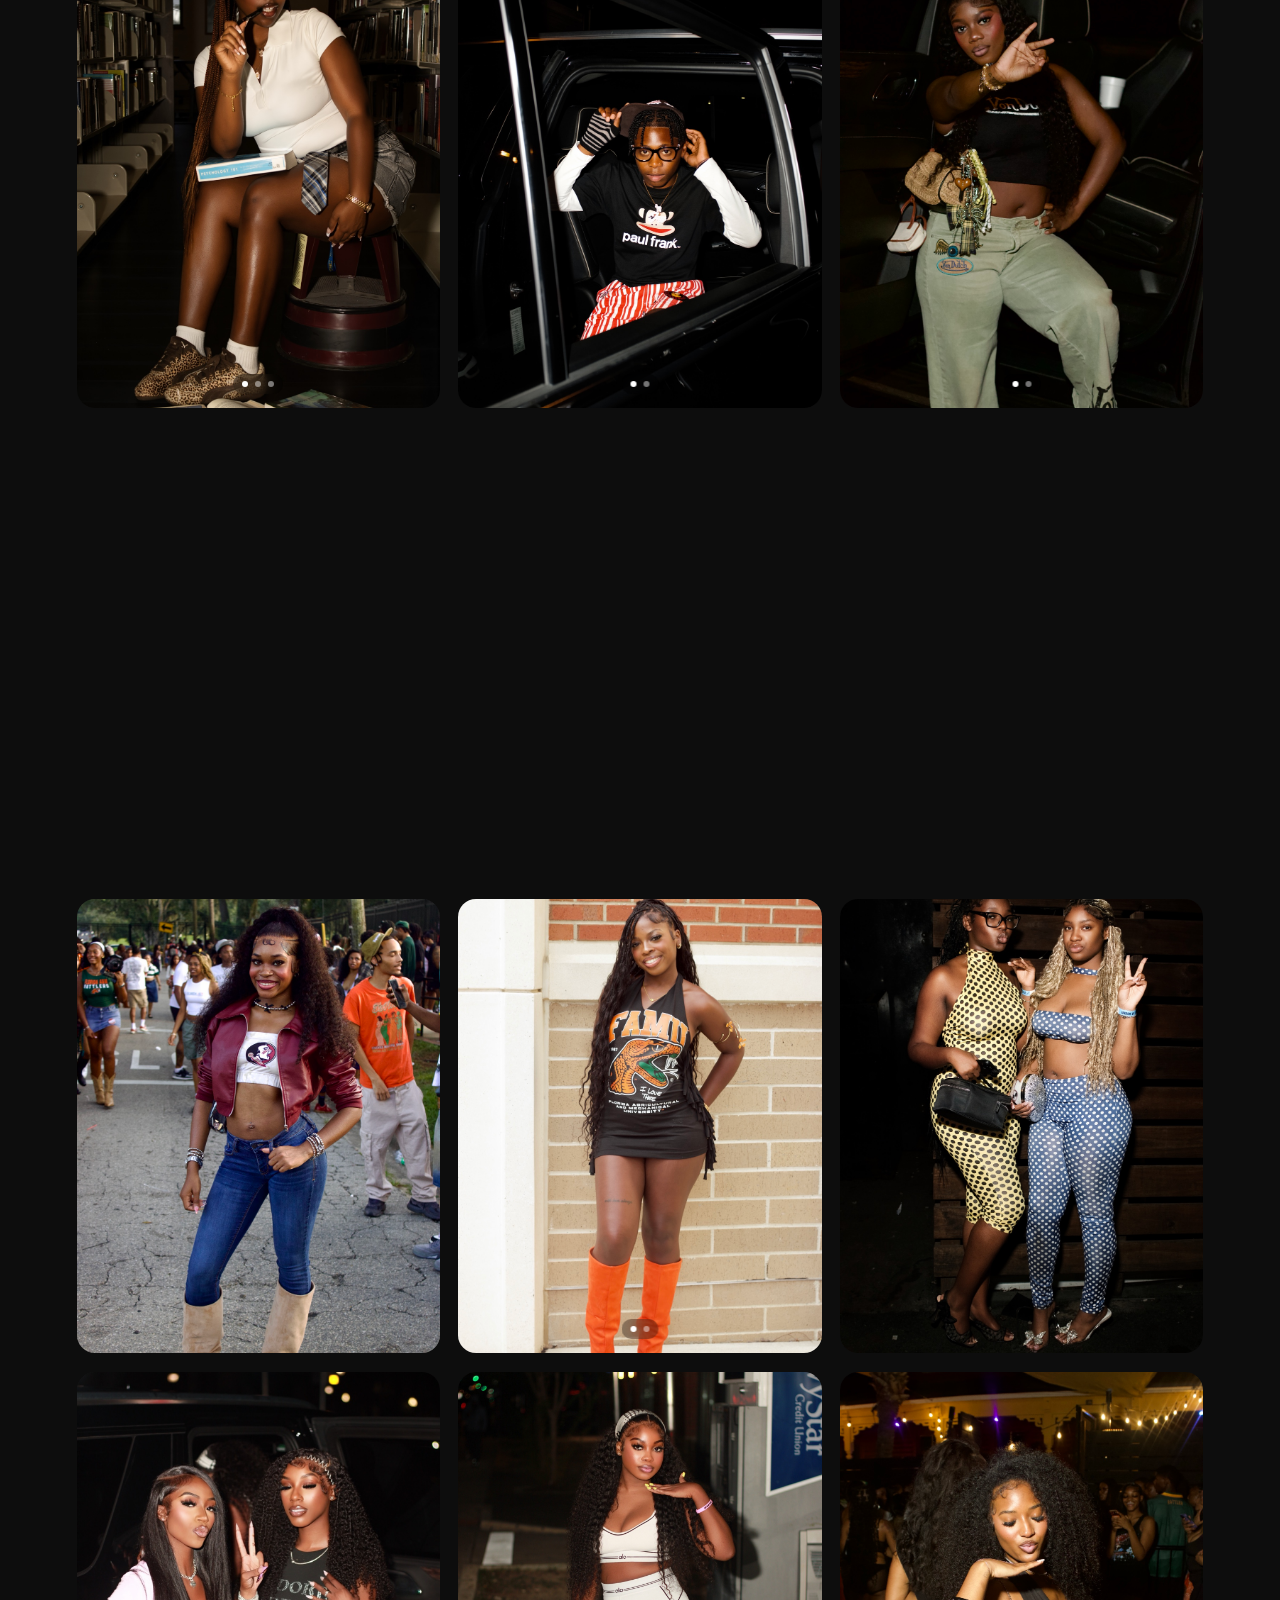
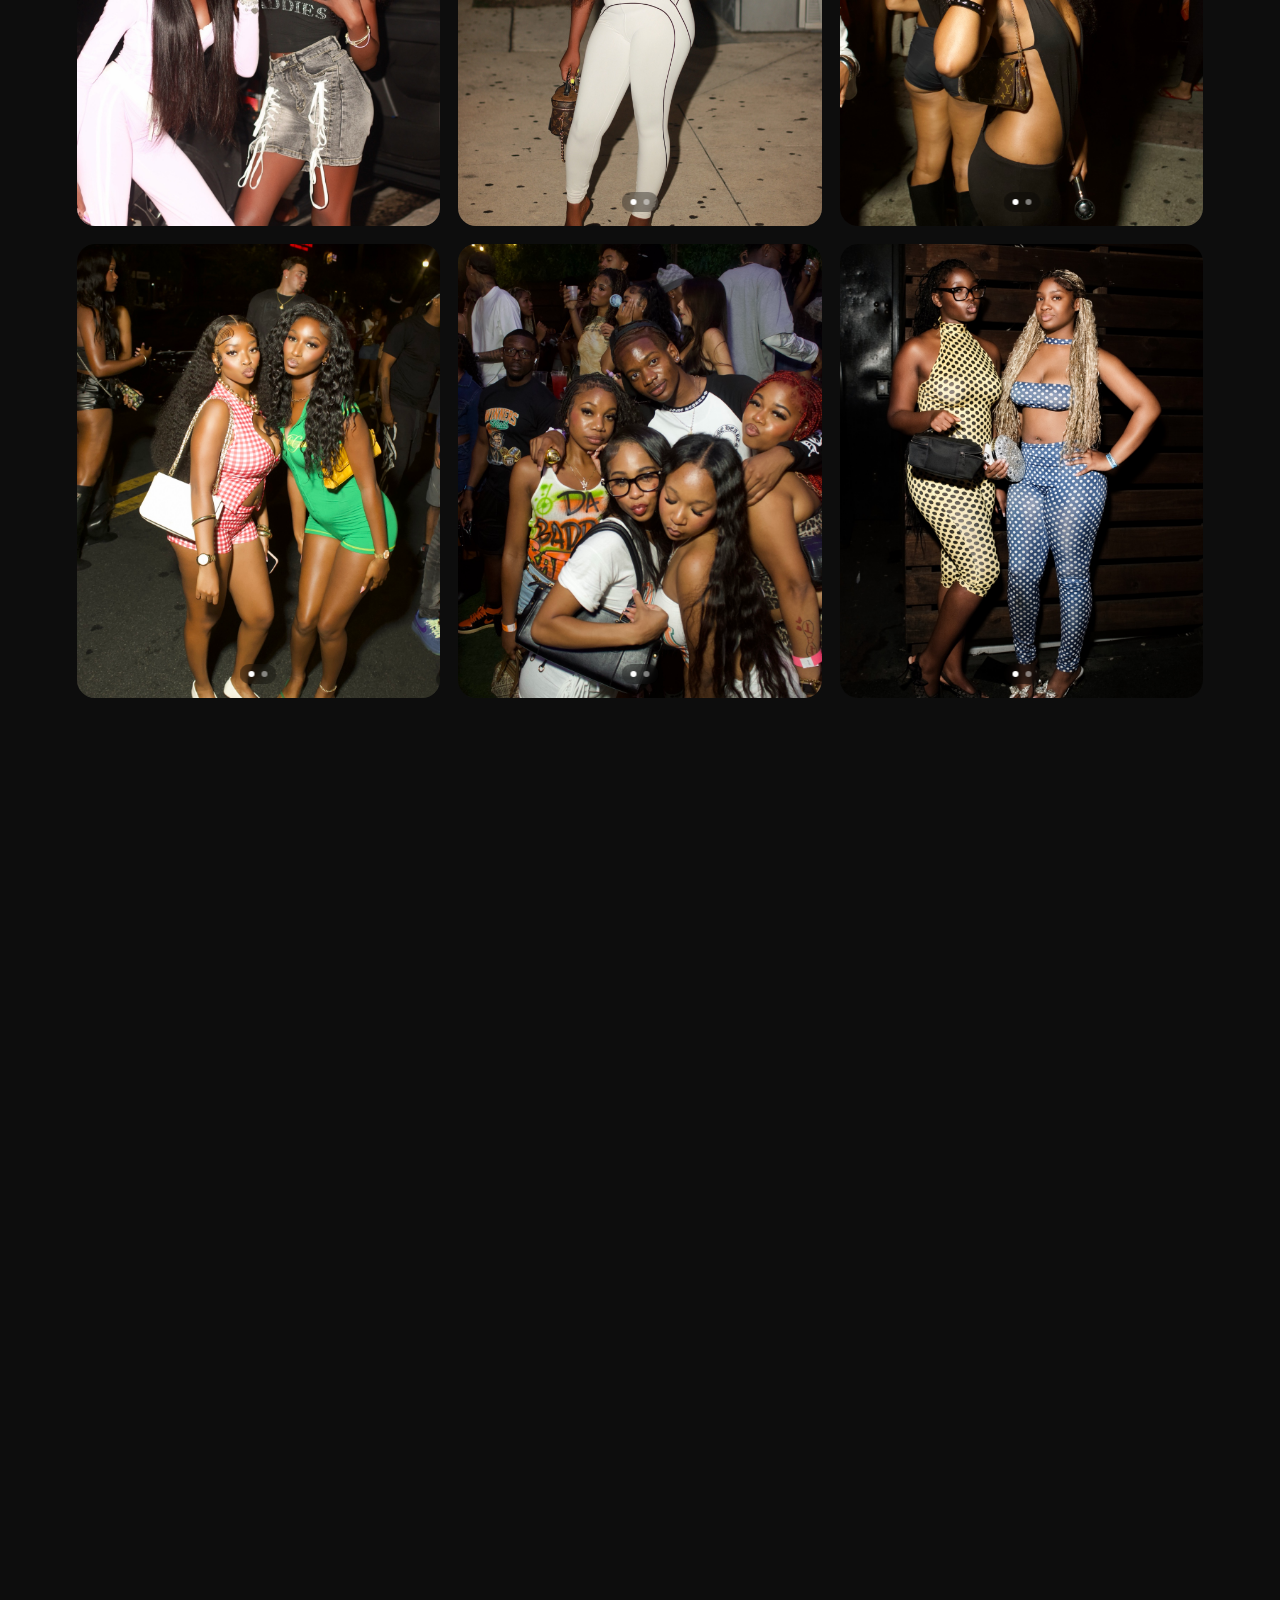
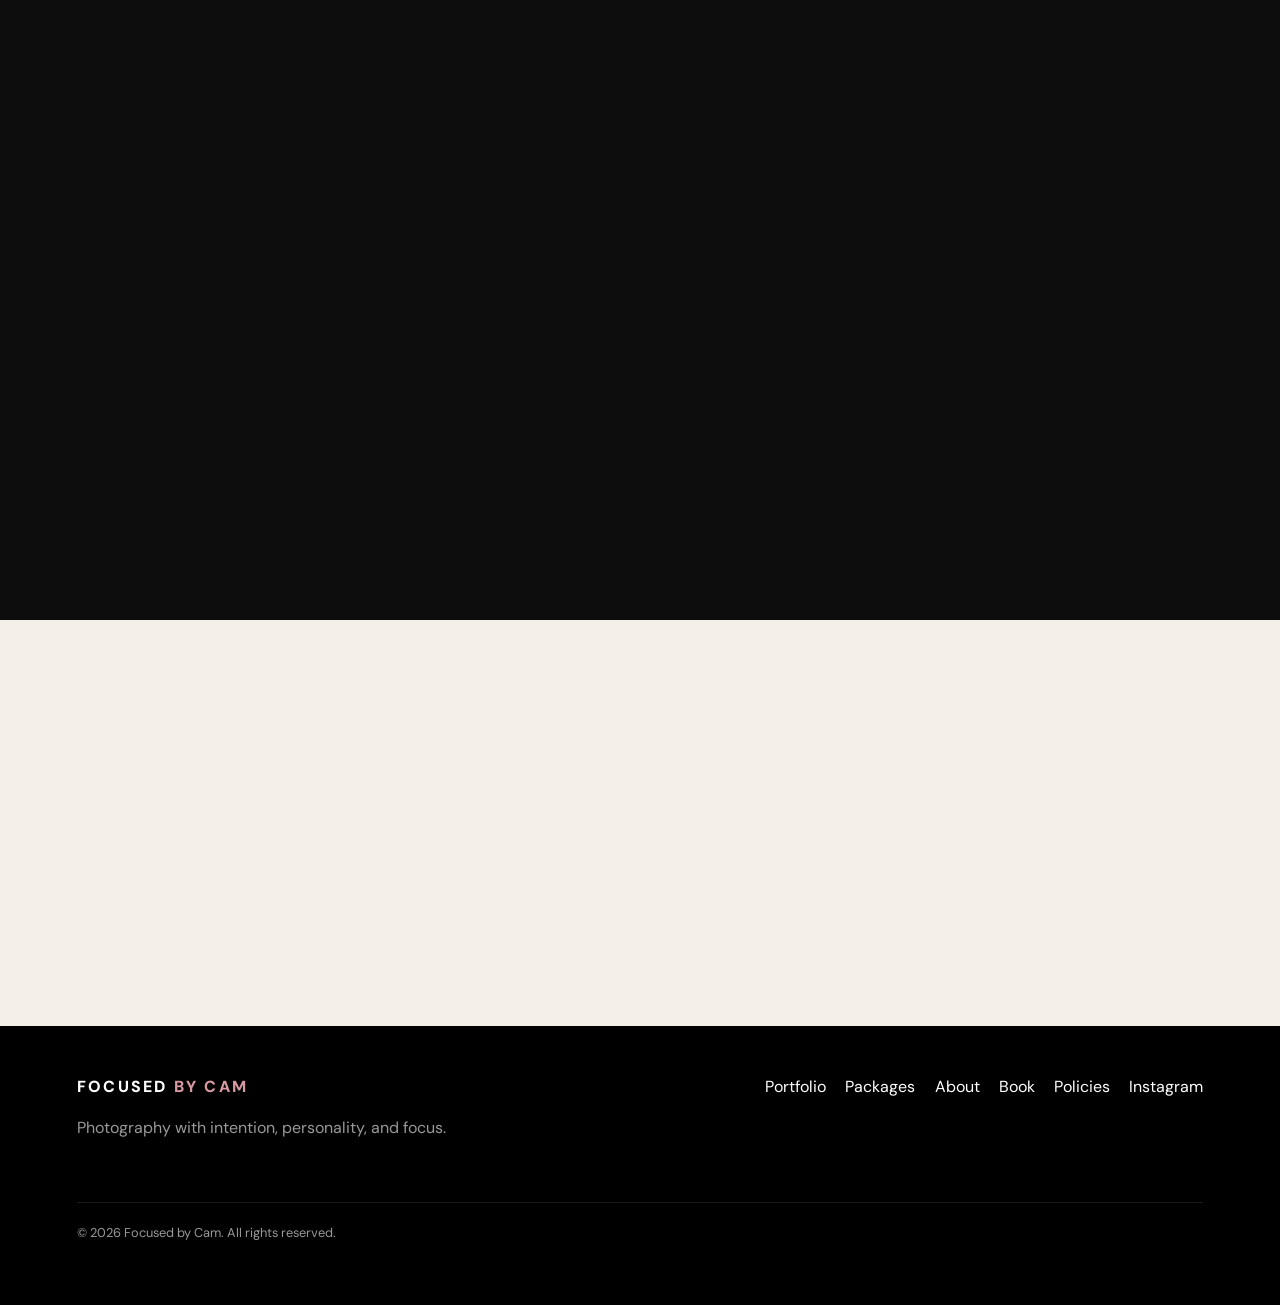
==== commit f107528f: "Add files via upload" ====
--- a/portfolio.html
+++ b/portfolio.html
@@ -2,12 +2,12 @@
 <html lang="en">
 <head>
   <!-- Google tag (gtag.js) -->
-  <script async src="https://www.googletagmanager.com/gtag/js?id=G-YK03YW99QL"></script>
+  <script async src="https://www.googletagmanager.com/gtag/js?id=G-JEJF3GNY1X"></script>
   <script>
     window.dataLayer = window.dataLayer || [];
     function gtag(){dataLayer.push(arguments);}
     gtag('js', new Date());
-    gtag('config', 'G-YK03YW99QL');
+    gtag('config', 'G-JEJF3GNY1X');
   </script>
 
 <meta charset="utf-8"/>
@@ -50,80 +50,80 @@
 <button class="filter" data-filter="wedding" type="button">Weddings</button>
 </div>
 <div class="shoot-grid portfolio-shoot-grid"><figure class="shoot-card reveal" data-caption="Beauty portrait series" data-category="portrait">
-<div class="shoot-frame"><img alt="Focused by Cam photography" class="shoot-slide active" loading="lazy" src="images/IMG_4623.jpeg"/><img alt="Focused by Cam photography" class="shoot-slide" loading="lazy" src="images/IMG_4632.jpeg"/></div>
+<div class="shoot-frame"><img alt="Focused by Cam photography" class="shoot-slide active" loading="lazy" src="IMG_4623.jpeg"/><img alt="Focused by Cam photography" class="shoot-slide" loading="lazy" src="IMG_4632.jpeg"/></div>
 <div class="shoot-dots"><button aria-label="View photo 1" class="shoot-dot active" type="button"></button><button aria-label="View photo 2" class="shoot-dot" type="button"></button></div>
 </figure><figure class="shoot-card reveal" data-caption="Black denim library series" data-category="portrait editorial">
-<div class="shoot-frame"><img alt="Focused by Cam photography" class="shoot-slide active" loading="lazy" src="images/IMG_3564.jpeg"/><img alt="Focused by Cam photography" class="shoot-slide" loading="lazy" src="images/IMG_3577.jpeg"/><img alt="Focused by Cam photography" class="shoot-slide" loading="lazy" src="images/IMG_3583.jpeg"/></div>
+<div class="shoot-frame"><img alt="Focused by Cam photography" class="shoot-slide active" loading="lazy" src="IMG_3564.jpeg"/><img alt="Focused by Cam photography" class="shoot-slide" loading="lazy" src="IMG_3577.jpeg"/><img alt="Focused by Cam photography" class="shoot-slide" loading="lazy" src="IMG_3583.jpeg"/></div>
 <div class="shoot-dots"><button aria-label="View photo 1" class="shoot-dot active" type="button"></button><button aria-label="View photo 2" class="shoot-dot" type="button"></button><button aria-label="View photo 3" class="shoot-dot" type="button"></button></div>
 </figure><figure class="shoot-card reveal" data-caption="Fashion portrait series" data-category="portrait editorial">
-<div class="shoot-frame"><img alt="Focused by Cam photography" class="shoot-slide active" loading="lazy" src="images/IMG_3982.jpeg"/><img alt="Focused by Cam photography" class="shoot-slide" loading="lazy" src="images/8DD0E6ED-A5C0-4916-BFD2-F580A428AB6F.jpeg"/></div>
+<div class="shoot-frame"><img alt="Focused by Cam photography" class="shoot-slide active" loading="lazy" src="IMG_3982.jpeg"/><img alt="Focused by Cam photography" class="shoot-slide" loading="lazy" src="8DD0E6ED-A5C0-4916-BFD2-F580A428AB6F.jpeg"/></div>
 <div class="shoot-dots"><button aria-label="View photo 1" class="shoot-dot active" type="button"></button><button aria-label="View photo 2" class="shoot-dot" type="button"></button></div>
 </figure><figure class="shoot-card reveal" data-caption="Campus portrait series" data-category="portrait">
-<div class="shoot-frame"><img alt="Focused by Cam photography" class="shoot-slide active" loading="lazy" src="images/IMG_3704.jpeg"/><img alt="Focused by Cam photography" class="shoot-slide" loading="lazy" src="images/IMG_3717.jpeg"/><img alt="Focused by Cam photography" class="shoot-slide" loading="lazy" src="images/IMG_3724.jpeg"/></div>
+<div class="shoot-frame"><img alt="Focused by Cam photography" class="shoot-slide active" loading="lazy" src="IMG_3704.jpeg"/><img alt="Focused by Cam photography" class="shoot-slide" loading="lazy" src="IMG_3717.jpeg"/><img alt="Focused by Cam photography" class="shoot-slide" loading="lazy" src="IMG_3724.jpeg"/></div>
 <div class="shoot-dots"><button aria-label="View photo 1" class="shoot-dot active" type="button"></button><button aria-label="View photo 2" class="shoot-dot" type="button"></button><button aria-label="View photo 3" class="shoot-dot" type="button"></button></div>
 </figure><figure class="shoot-card reveal" data-caption="Streetwear steps series" data-category="portrait editorial">
-<div class="shoot-frame"><img alt="Focused by Cam photography" class="shoot-slide active" loading="lazy" src="images/IMG_3775.jpeg"/><img alt="Focused by Cam photography" class="shoot-slide" loading="lazy" src="images/IMG_3787.jpeg"/></div>
+<div class="shoot-frame"><img alt="Focused by Cam photography" class="shoot-slide active" loading="lazy" src="IMG_3775.jpeg"/><img alt="Focused by Cam photography" class="shoot-slide" loading="lazy" src="IMG_3787.jpeg"/></div>
 <div class="shoot-dots"><button aria-label="View photo 1" class="shoot-dot active" type="button"></button><button aria-label="View photo 2" class="shoot-dot" type="button"></button></div>
 </figure><figure class="shoot-card reveal" data-caption="Night portrait" data-category="portrait nightlife">
-<div class="shoot-frame"><img alt="Focused by Cam photography" class="shoot-slide active" loading="lazy" src="images/IMG_9957.jpeg"/></div>
+<div class="shoot-frame"><img alt="Focused by Cam photography" class="shoot-slide active" loading="lazy" src="IMG_9957.jpeg"/></div>
 </figure><figure class="shoot-card reveal" data-caption="Library editorial series" data-category="editorial portrait">
-<div class="shoot-frame"><img alt="Focused by Cam photography" class="shoot-slide active" loading="lazy" src="images/IMG_3236(1).jpeg"/><img alt="Focused by Cam photography" class="shoot-slide" loading="lazy" src="images/IMG_3224.jpeg"/><img alt="Focused by Cam photography" class="shoot-slide" loading="lazy" src="images/IMG_3249.jpeg"/></div>
+<div class="shoot-frame"><img alt="Focused by Cam photography" class="shoot-slide active" loading="lazy" src="IMG_3236(1).jpeg"/><img alt="Focused by Cam photography" class="shoot-slide" loading="lazy" src="IMG_3224.jpeg"/><img alt="Focused by Cam photography" class="shoot-slide" loading="lazy" src="IMG_3249.jpeg"/></div>
 <div class="shoot-dots"><button aria-label="View photo 1" class="shoot-dot active" type="button"></button><button aria-label="View photo 2" class="shoot-dot" type="button"></button><button aria-label="View photo 3" class="shoot-dot" type="button"></button></div>
 </figure><figure class="shoot-card reveal" data-caption="Car door editorial series" data-category="editorial nightlife">
-<div class="shoot-frame"><img alt="Focused by Cam photography" class="shoot-slide active" loading="lazy" src="images/IMG_4480(2).jpeg"/><img alt="Focused by Cam photography" class="shoot-slide" loading="lazy" src="images/IMG_4250(1)(1).jpeg"/></div>
+<div class="shoot-frame"><img alt="Focused by Cam photography" class="shoot-slide active" loading="lazy" src="IMG_4480(2).jpeg"/><img alt="Focused by Cam photography" class="shoot-slide" loading="lazy" src="IMG_4250(1)(1).jpeg"/></div>
 <div class="shoot-dots"><button aria-label="View photo 1" class="shoot-dot active" type="button"></button><button aria-label="View photo 2" class="shoot-dot" type="button"></button></div>
 </figure><figure class="shoot-card reveal" data-caption="Streetwear car series" data-category="editorial nightlife">
-<div class="shoot-frame"><img alt="Focused by Cam photography" class="shoot-slide active" loading="lazy" src="images/IMG_4310.jpeg"/><img alt="Focused by Cam photography" class="shoot-slide" loading="lazy" src="images/IMG_4456.jpeg"/></div>
+<div class="shoot-frame"><img alt="Focused by Cam photography" class="shoot-slide active" loading="lazy" src="IMG_4310.jpeg"/><img alt="Focused by Cam photography" class="shoot-slide" loading="lazy" src="IMG_4456.jpeg"/></div>
 <div class="shoot-dots"><button aria-label="View photo 1" class="shoot-dot active" type="button"></button><button aria-label="View photo 2" class="shoot-dot" type="button"></button></div>
 </figure><figure class="shoot-card reveal" data-caption="Creative concept" data-category="editorial">
-<div class="shoot-frame"><img alt="Focused by Cam photography" class="shoot-slide active" loading="lazy" src="images/508AEF99-B3B1-4E7D-A851-EC84FF9228E7.jpeg"/></div>
+<div class="shoot-frame"><img alt="Focused by Cam photography" class="shoot-slide active" loading="lazy" src="508AEF99-B3B1-4E7D-A851-EC84FF9228E7.jpeg"/></div>
 </figure><figure class="shoot-card reveal" data-caption="Fashion duo" data-category="editorial">
-<div class="shoot-frame"><img alt="Focused by Cam photography" class="shoot-slide active" loading="lazy" src="images/IMG_3782.jpeg"/></div>
+<div class="shoot-frame"><img alt="Focused by Cam photography" class="shoot-slide active" loading="lazy" src="IMG_3782.jpeg"/></div>
 </figure><figure class="shoot-card reveal" data-caption="Game day football series" data-category="gameday portrait editorial">
-<div class="shoot-frame"><img alt="Focused by Cam photography" class="shoot-slide active" loading="lazy" src="images/IMG_4898.jpeg"/><img alt="Focused by Cam photography" class="shoot-slide" loading="lazy" src="images/IMG_4896.jpeg"/></div>
+<div class="shoot-frame"><img alt="Focused by Cam photography" class="shoot-slide active" loading="lazy" src="IMG_4898.jpeg"/><img alt="Focused by Cam photography" class="shoot-slide" loading="lazy" src="IMG_4896.jpeg"/></div>
 <div class="shoot-dots"><button aria-label="View photo 1" class="shoot-dot active" type="button"></button><button aria-label="View photo 2" class="shoot-dot" type="button"></button></div>
 </figure><figure class="shoot-card reveal" data-caption="Campus game day" data-category="gameday">
-<div class="shoot-frame"><img alt="Focused by Cam photography" class="shoot-slide active" loading="lazy" src="images/IMG_4819.jpeg"/></div>
+<div class="shoot-frame"><img alt="Focused by Cam photography" class="shoot-slide active" loading="lazy" src="IMG_4819.jpeg"/></div>
 </figure><figure class="shoot-card reveal" data-caption="FAMU game day portraits" data-category="gameday portrait">
-<div class="shoot-frame"><img alt="Focused by Cam photography" class="shoot-slide active" loading="lazy" src="images/IMG_4634.jpeg"/><img alt="Focused by Cam photography" class="shoot-slide" loading="lazy" src="images/IMG_4651.jpeg"/></div>
+<div class="shoot-frame"><img alt="Focused by Cam photography" class="shoot-slide active" loading="lazy" src="IMG_4634.jpeg"/><img alt="Focused by Cam photography" class="shoot-slide" loading="lazy" src="IMG_4651.jpeg"/></div>
 <div class="shoot-dots"><button aria-label="View photo 1" class="shoot-dot active" type="button"></button><button aria-label="View photo 2" class="shoot-dot" type="button"></button></div>
 </figure><figure class="shoot-card reveal" data-caption="Game day friends" data-category="gameday events">
-<div class="shoot-frame"><img alt="Focused by Cam photography" class="shoot-slide active" loading="lazy" src="images/IMG_0507(1).jpeg"/></div>
+<div class="shoot-frame"><img alt="Focused by Cam photography" class="shoot-slide active" loading="lazy" src="IMG_0507(1).jpeg"/></div>
 </figure><figure class="shoot-card reveal" data-caption="Nightlife duo" data-category="nightlife events">
-<div class="shoot-frame"><img alt="Focused by Cam photography" class="shoot-slide active" loading="lazy" src="images/IMG_2844.jpeg"/></div>
+<div class="shoot-frame"><img alt="Focused by Cam photography" class="shoot-slide active" loading="lazy" src="IMG_2844.jpeg"/></div>
 </figure><figure class="shoot-card reveal" data-caption="Alo after dark series" data-category="nightlife portrait">
-<div class="shoot-frame"><img alt="Focused by Cam photography" class="shoot-slide active" loading="lazy" src="images/IMG_2838.jpeg"/><img alt="Focused by Cam photography" class="shoot-slide" loading="lazy" src="images/IMG_9390.jpeg"/></div>
+<div class="shoot-frame"><img alt="Focused by Cam photography" class="shoot-slide active" loading="lazy" src="IMG_2838.jpeg"/><img alt="Focused by Cam photography" class="shoot-slide" loading="lazy" src="IMG_9390.jpeg"/></div>
 <div class="shoot-dots"><button aria-label="View photo 1" class="shoot-dot active" type="button"></button><button aria-label="View photo 2" class="shoot-dot" type="button"></button></div>
 </figure><figure class="shoot-card reveal" data-caption="After dark portrait series" data-category="nightlife portrait">
-<div class="shoot-frame"><img alt="Focused by Cam photography" class="shoot-slide active" loading="lazy" src="images/IMG_9962.jpeg"/><img alt="Focused by Cam photography" class="shoot-slide" loading="lazy" src="images/IMG_9960.jpeg"/></div>
+<div class="shoot-frame"><img alt="Focused by Cam photography" class="shoot-slide active" loading="lazy" src="IMG_9962.jpeg"/><img alt="Focused by Cam photography" class="shoot-slide" loading="lazy" src="IMG_9960.jpeg"/></div>
 <div class="shoot-dots"><button aria-label="View photo 1" class="shoot-dot active" type="button"></button><button aria-label="View photo 2" class="shoot-dot" type="button"></button></div>
 </figure><figure class="shoot-card reveal" data-caption="Nightlife event series" data-category="nightlife events">
-<div class="shoot-frame"><img alt="Focused by Cam photography" class="shoot-slide active" loading="lazy" src="images/IMG_9912.jpeg"/><img alt="Focused by Cam photography" class="shoot-slide" loading="lazy" src="images/IMG_9891.jpeg"/></div>
+<div class="shoot-frame"><img alt="Focused by Cam photography" class="shoot-slide active" loading="lazy" src="IMG_9912.jpeg"/><img alt="Focused by Cam photography" class="shoot-slide" loading="lazy" src="IMG_9891.jpeg"/></div>
 <div class="shoot-dots"><button aria-label="View photo 1" class="shoot-dot active" type="button"></button><button aria-label="View photo 2" class="shoot-dot" type="button"></button></div>
 </figure><figure class="shoot-card reveal" data-caption="Event coverage series" data-category="nightlife events">
-<div class="shoot-frame"><img alt="Focused by Cam photography" class="shoot-slide active" loading="lazy" src="images/IMG_9999.jpeg"/><img alt="Focused by Cam photography" class="shoot-slide" loading="lazy" src="images/IMG_9972.jpeg"/></div>
+<div class="shoot-frame"><img alt="Focused by Cam photography" class="shoot-slide active" loading="lazy" src="IMG_9999.jpeg"/><img alt="Focused by Cam photography" class="shoot-slide" loading="lazy" src="IMG_9972.jpeg"/></div>
 <div class="shoot-dots"><button aria-label="View photo 1" class="shoot-dot active" type="button"></button><button aria-label="View photo 2" class="shoot-dot" type="button"></button></div>
 </figure><figure class="shoot-card reveal" data-caption="Nightlife street series" data-category="nightlife events">
-<div class="shoot-frame"><img alt="Focused by Cam photography" class="shoot-slide active" loading="lazy" src="images/IMG_4534(1).jpeg"/><img alt="Focused by Cam photography" class="shoot-slide" loading="lazy" src="images/IMG_4445(1).jpeg"/></div>
+<div class="shoot-frame"><img alt="Focused by Cam photography" class="shoot-slide active" loading="lazy" src="IMG_4534(1).jpeg"/><img alt="Focused by Cam photography" class="shoot-slide" loading="lazy" src="IMG_4445(1).jpeg"/></div>
 <div class="shoot-dots"><button aria-label="View photo 1" class="shoot-dot active" type="button"></button><button aria-label="View photo 2" class="shoot-dot" type="button"></button></div>
 </figure><figure class="shoot-card reveal" data-caption="Night portrait series" data-category="nightlife portrait">
-<div class="shoot-frame"><img alt="Focused by Cam photography" class="shoot-slide active" loading="lazy" src="images/IMG_9943(1).jpeg"/><img alt="Focused by Cam photography" class="shoot-slide" loading="lazy" src="images/IMG_4997.jpeg"/></div>
+<div class="shoot-frame"><img alt="Focused by Cam photography" class="shoot-slide active" loading="lazy" src="IMG_9943(1).jpeg"/><img alt="Focused by Cam photography" class="shoot-slide" loading="lazy" src="IMG_4997.jpeg"/></div>
 <div class="shoot-dots"><button aria-label="View photo 1" class="shoot-dot active" type="button"></button><button aria-label="View photo 2" class="shoot-dot" type="button"></button></div>
 </figure><figure class="shoot-card reveal" data-caption="Couples lifestyle" data-category="couples portrait">
-<div class="shoot-frame"><img alt="Focused by Cam photography" class="shoot-slide active" loading="lazy" src="images/IMG_3791.jpeg"/></div>
+<div class="shoot-frame"><img alt="Focused by Cam photography" class="shoot-slide active" loading="lazy" src="IMG_3791.jpeg"/></div>
 </figure><figure class="shoot-card reveal" data-caption="Couples portrait" data-category="couples portrait">
-<div class="shoot-frame"><img alt="Focused by Cam photography" class="shoot-slide active" loading="lazy" src="images/couple-black.jpg"/></div>
+<div class="shoot-frame"><img alt="Focused by Cam photography" class="shoot-slide active" loading="lazy" src="couple-black.jpg"/></div>
 </figure><figure class="shoot-card reveal" data-caption="Wedding series" data-category="wedding couples">
-<div class="shoot-frame"><img alt="Focused by Cam photography" class="shoot-slide active" loading="lazy" src="images/wedding-portrait.jpg"/><img alt="Focused by Cam photography" class="shoot-slide" loading="lazy" src="images/wedding-kiss.jpg"/></div>
+<div class="shoot-frame"><img alt="Focused by Cam photography" class="shoot-slide active" loading="lazy" src="wedding-portrait.jpg"/><img alt="Focused by Cam photography" class="shoot-slide" loading="lazy" src="wedding-kiss.jpg"/></div>
 <div class="shoot-dots"><button aria-label="View photo 1" class="shoot-dot active" type="button"></button><button aria-label="View photo 2" class="shoot-dot" type="button"></button></div>
 </figure><figure class="shoot-card reveal" data-caption="Event portrait" data-category="events gameday">
-<div class="shoot-frame"><img alt="Focused by Cam photography" class="shoot-slide active" loading="lazy" src="images/IMG_0074.jpeg"/></div>
+<div class="shoot-frame"><img alt="Focused by Cam photography" class="shoot-slide active" loading="lazy" src="IMG_0074.jpeg"/></div>
 </figure><figure class="shoot-card reveal" data-caption="Mural portrait" data-category="portrait editorial">
-<div class="shoot-frame"><img alt="Focused by Cam photography" class="shoot-slide active" loading="lazy" src="images/pink-mural.jpg"/></div>
+<div class="shoot-frame"><img alt="Focused by Cam photography" class="shoot-slide active" loading="lazy" src="pink-mural.jpg"/></div>
 </figure><figure class="shoot-card reveal" data-caption="Creative portrait" data-category="portrait editorial">
-<div class="shoot-frame"><img alt="Focused by Cam photography" class="shoot-slide active" loading="lazy" src="images/green-wall.jpg"/></div>
+<div class="shoot-frame"><img alt="Focused by Cam photography" class="shoot-slide active" loading="lazy" src="green-wall.jpg"/></div>
 </figure><figure class="shoot-card reveal" data-caption="Night editorial" data-category="portrait editorial nightlife">
-<div class="shoot-frame"><img alt="Focused by Cam photography" class="shoot-slide active" loading="lazy" src="images/hero-black-suit.jpg"/></div>
+<div class="shoot-frame"><img alt="Focused by Cam photography" class="shoot-slide active" loading="lazy" src="hero-black-suit.jpg"/></div>
 </figure></div>
 </section>
 <section class="portfolio-book">
